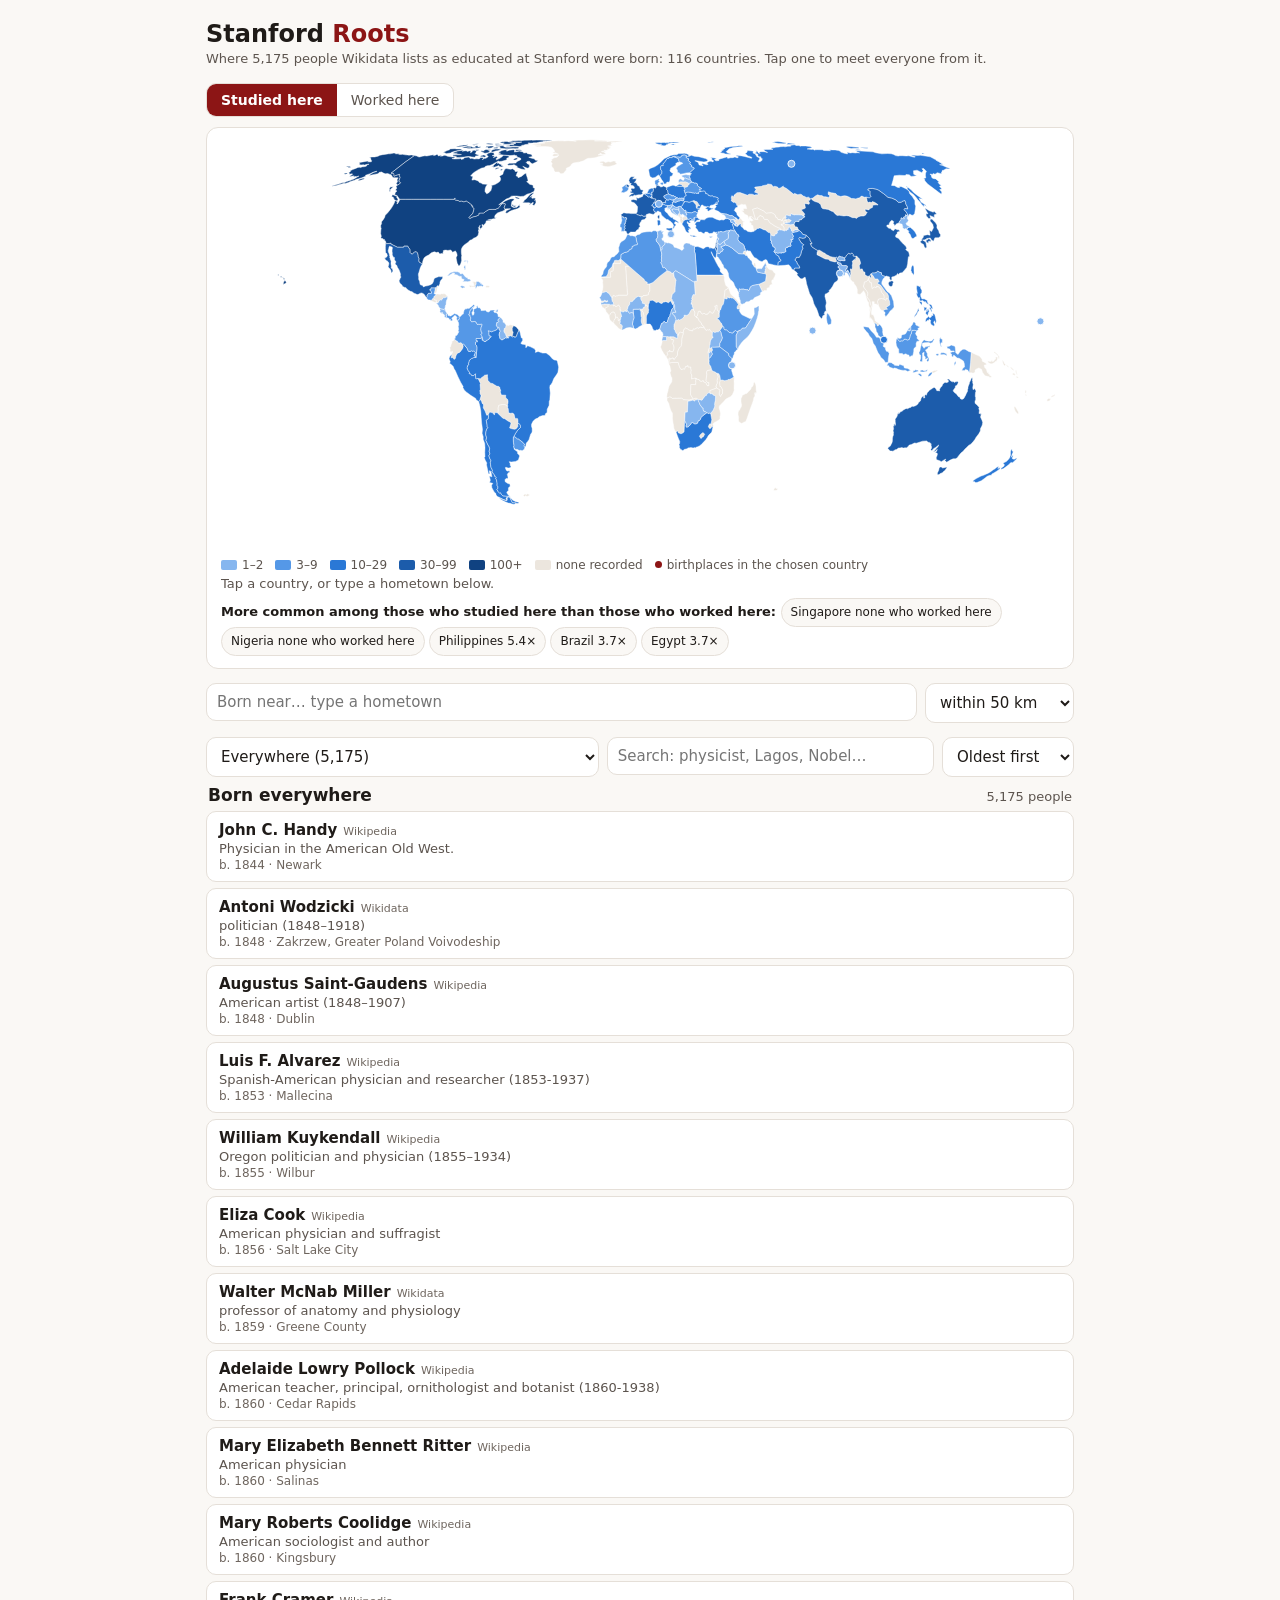
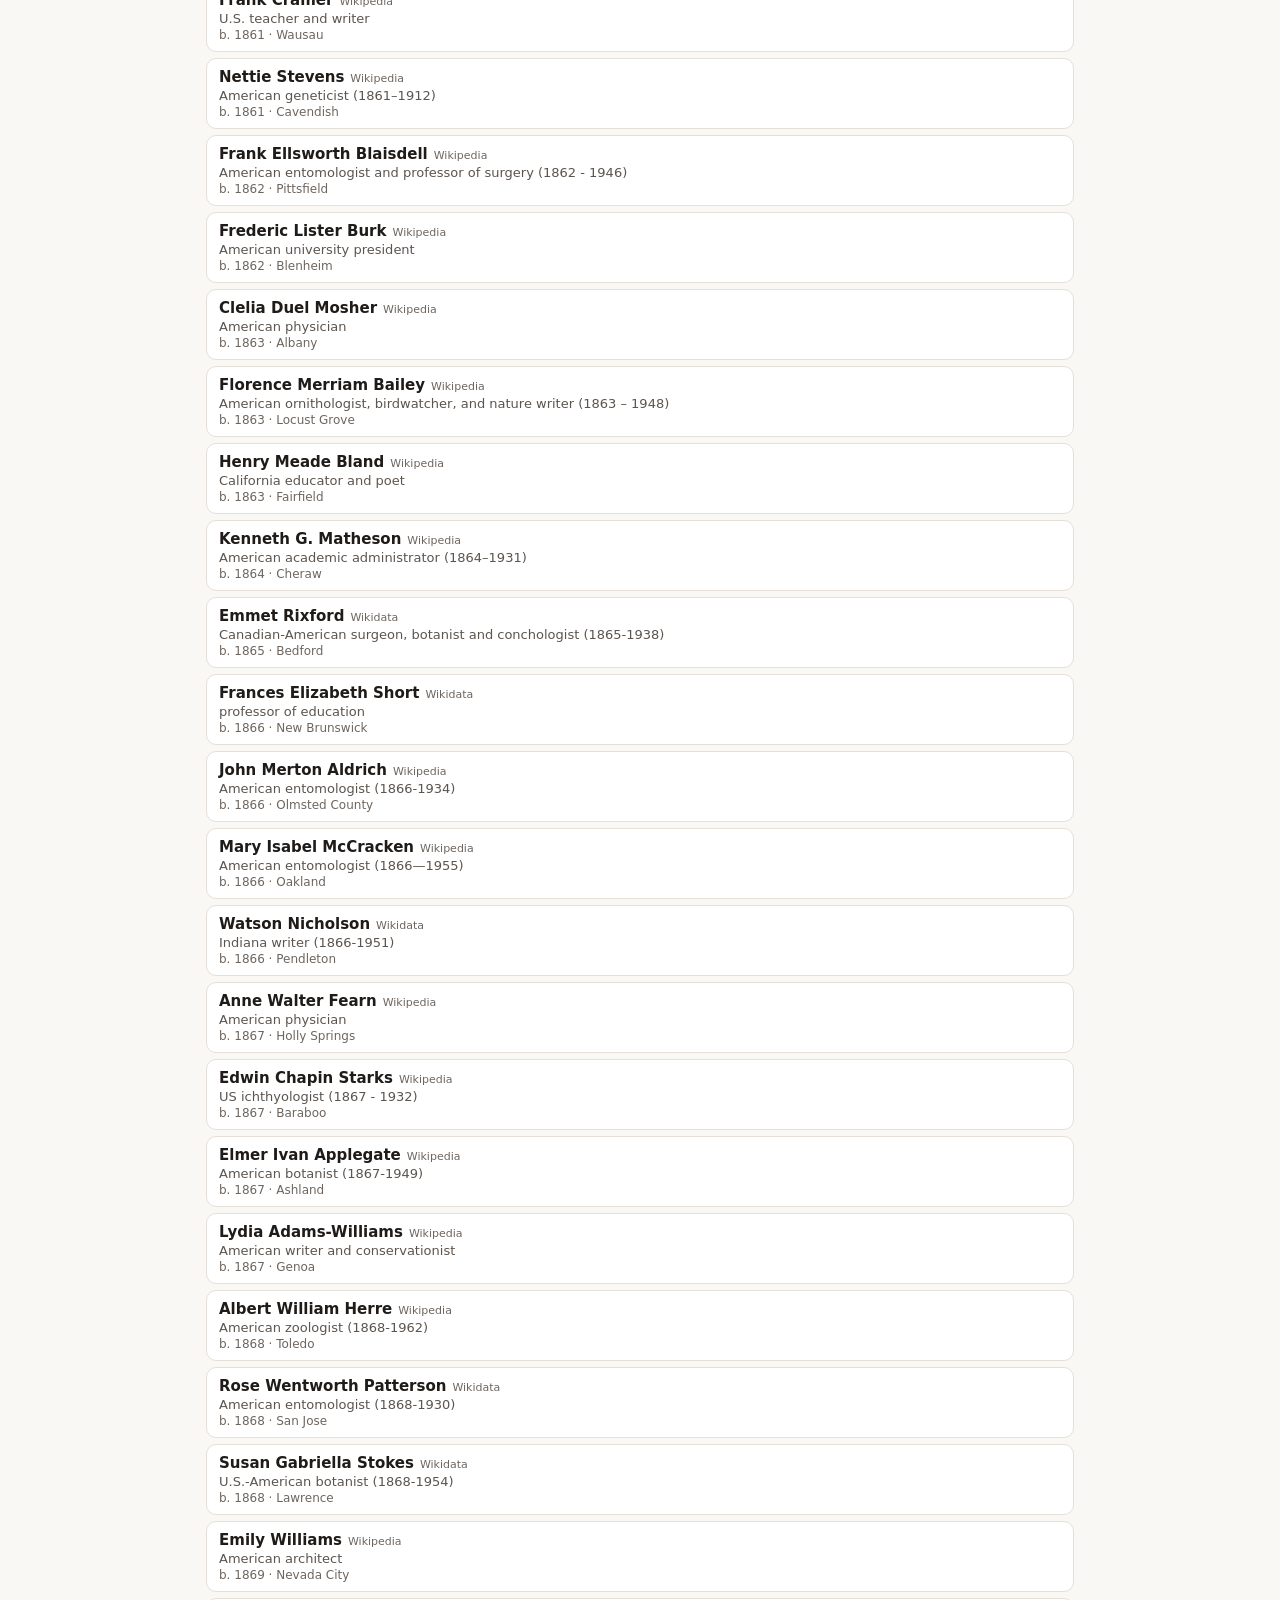
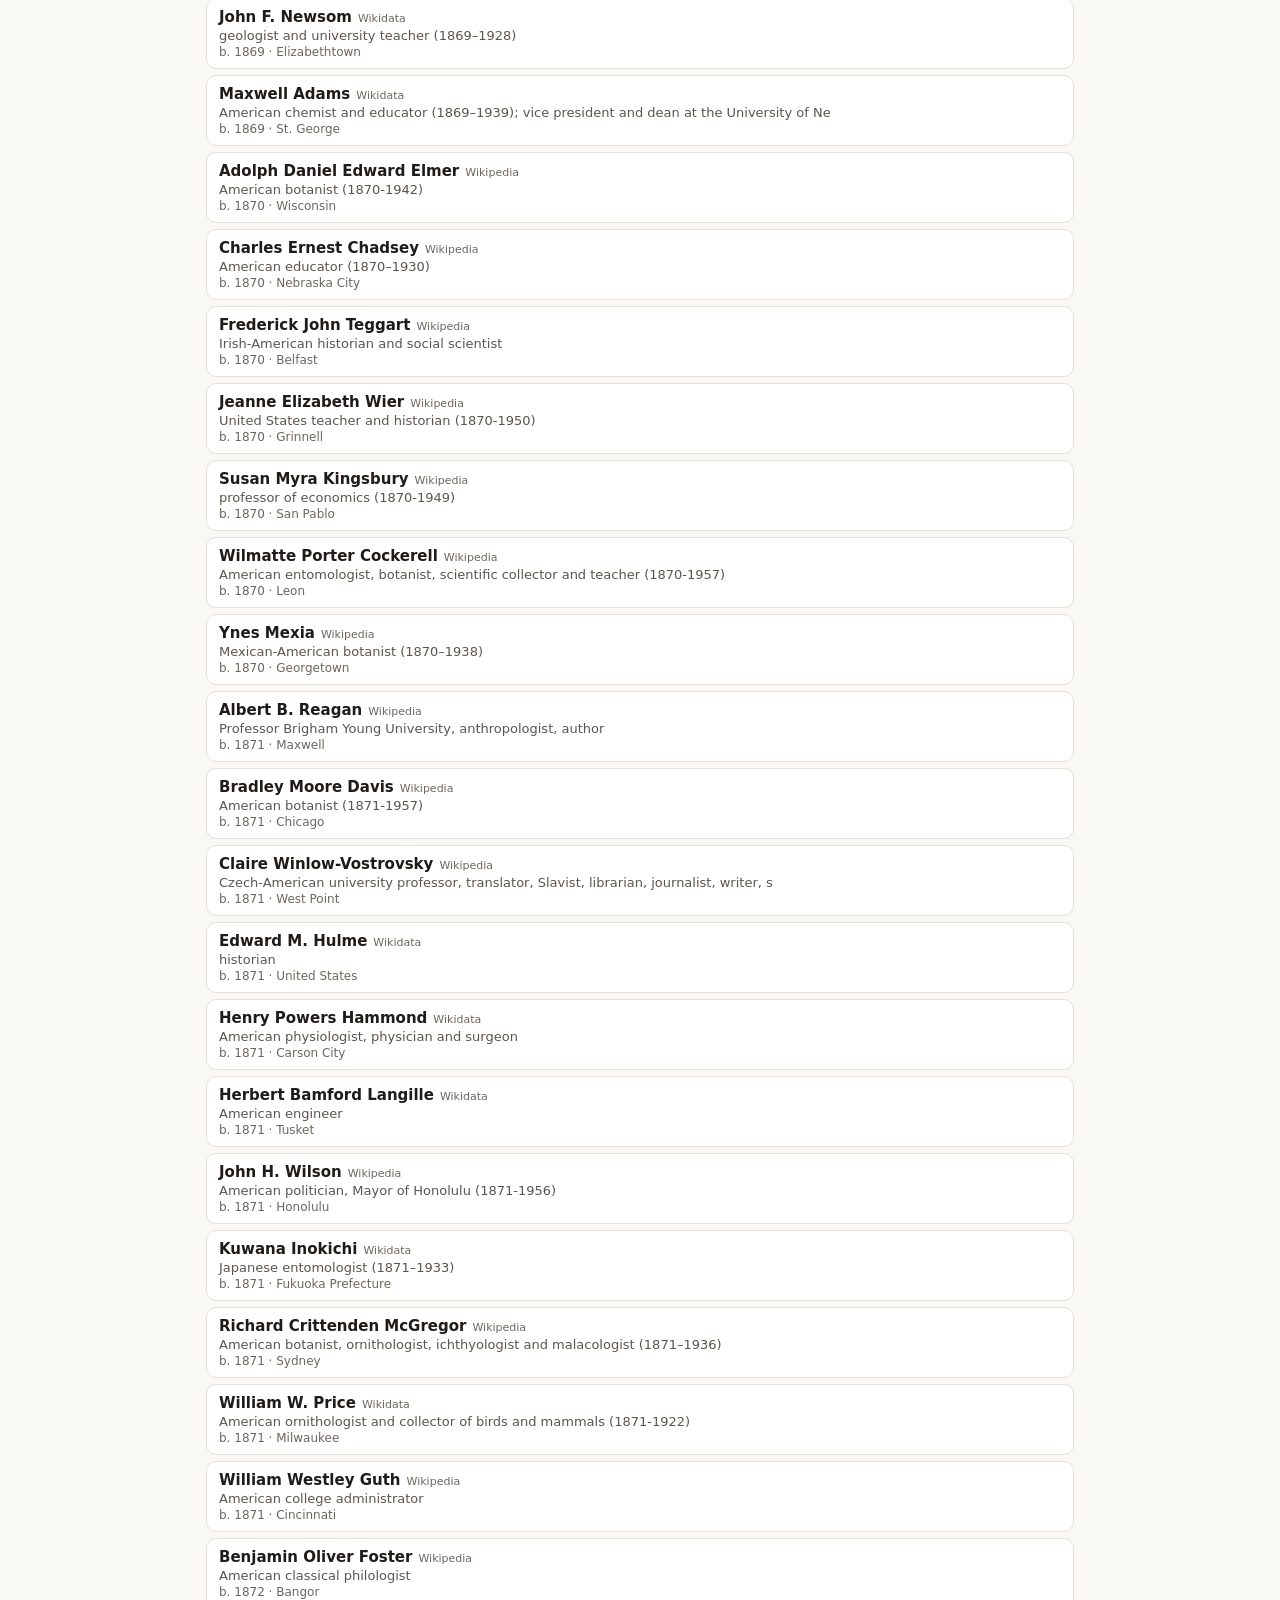
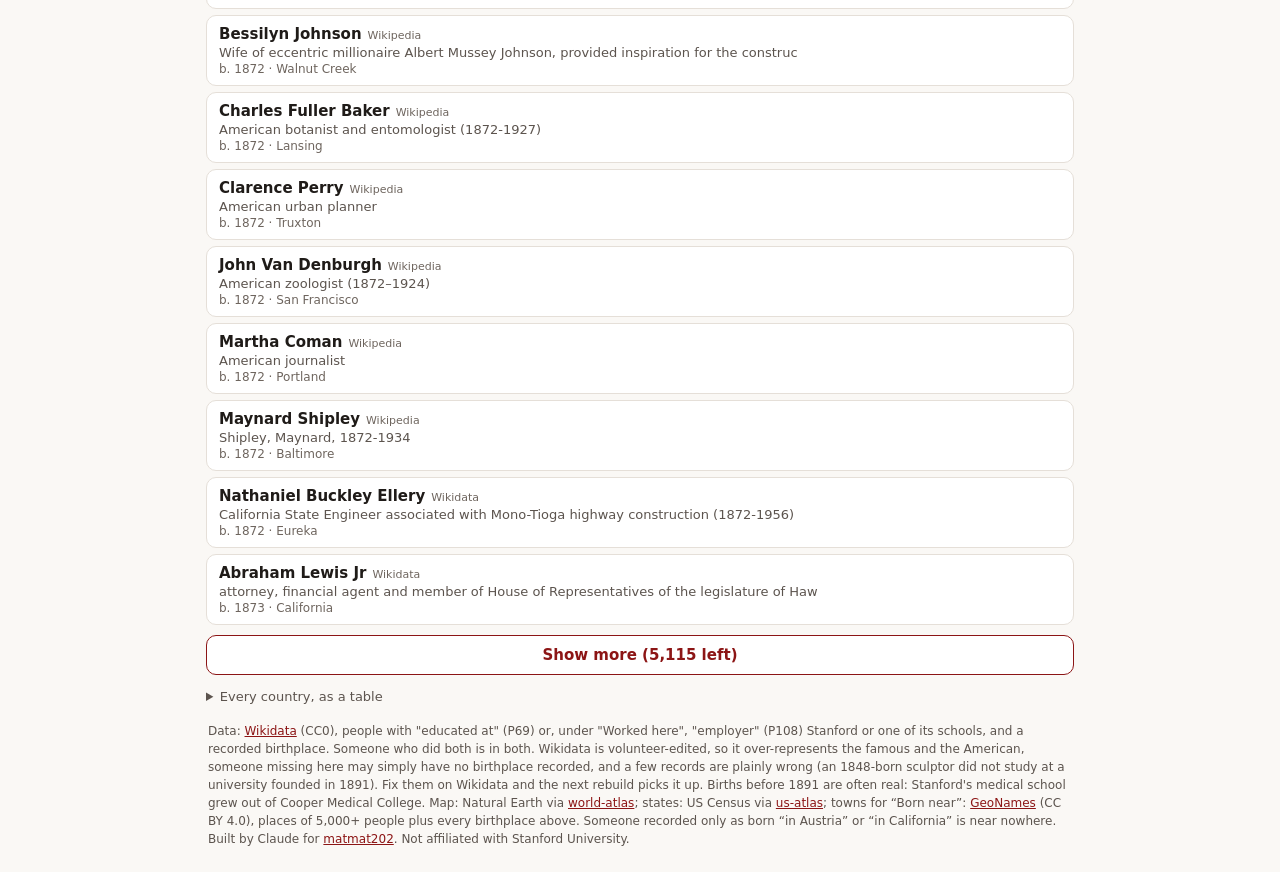
==== index.html @ 503e6446 "Update Stanford Roots 2026-10-28 🤖 Generated with [Claude Code](https://claude.com/claude-code)" ====
<!doctype html>
<html lang="en">
<head>
<meta charset="utf-8">
<meta name="viewport" content="width=device-width,initial-scale=1">
<title>Stanford Roots · where Stanford's people were born</title>
<link rel="icon" href="data:image/svg+xml,%3Csvg xmlns='http://www.w3.org/2000/svg' viewBox='0 0 32 32'%3E%3Crect width='32' height='32' rx='6' fill='%238c1515'/%3E%3Ccircle cx='16' cy='16' r='9' fill='none' stroke='%23fff' stroke-width='2.5'/%3E%3Cpath d='M7 16h18M16 7c-4 5-4 13 0 18M16 7c4 5 4 13 0 18' fill='none' stroke='%23fff' stroke-width='2'/%3E%3C/svg%3E">
<meta name="theme-color" content="#8c1515">
<meta name="description" content="A world map of where 5,000+ Stanford-educated people, and 1,700+ who worked there, were born, from Wikidata. Pick a country, or type your hometown, and meet everyone from it.">
<meta property="og:type" content="website">
<meta property="og:url" content="https://matmat202.github.io/stanford-roots/">
<meta property="og:title" content="Stanford Roots">
<meta property="og:description" content="Where 5,000+ Stanford-educated people were born. Pick a country.">
<meta property="og:image" content="https://matmat202.github.io/stanford-roots/icons/card.png">
<meta property="og:image:width" content="1200">
<meta property="og:image:height" content="630">
<meta name="twitter:card" content="summary_large_image">
<link rel="apple-touch-icon" href="icons/icon-180.png">
<meta name="twitter:card" content="summary">
<style>
:root{color-scheme:light;--ground:#faf8f5;--card:#fff;--ink:#1f1b18;--ink-2:#5c544e;--ink-3:#6e655e;
  --line:#e5dfd8;--accent:#8c1515;--none:#ece6de;--edge:#fff;
  --b0:#86b6ef;--b1:#5598e7;--b2:#2a78d6;--b3:#1c5cab;--b4:#104281;
  --dot:#8c1515;
  --f-ui:system-ui,-apple-system,"Segoe UI",sans-serif}
@media (prefers-color-scheme:dark){:root{color-scheme:dark;--ground:#161311;--card:#211c19;--ink:#efe9e3;
  --ink-2:#b2a89f;--ink-3:#a1968c;--line:#352e29;--accent:#e36a63;--none:#2f2925;--edge:#211c19;
  --b0:#184f95;--b1:#256abf;--b2:#3987e5;--b3:#6da7ec;--b4:#b7d3f6;
  --dot:#ff8a80}}
*{box-sizing:border-box}
body{margin:0;background:var(--ground);color:var(--ink);font-family:var(--f-ui);font-size:15px}
main{max-width:900px;margin:0 auto;padding:16px}
h1{font-size:24px;margin:4px 0 2px}h1 .red{color:var(--accent)}
.sub{color:var(--ink-2);font-size:13px;margin:0 0 14px;line-height:1.45}
a{color:var(--accent)}
:focus-visible{outline:3px solid var(--accent);outline-offset:2px}
.card{background:var(--card);border:1px solid var(--line);border-radius:12px;padding:10px}
#map svg{display:block;width:100%;height:auto;touch-action:manipulation}
.c{stroke:var(--edge);stroke-width:.5;cursor:pointer}
.c:hover{stroke:var(--ink);stroke-width:1}
.c.e{fill:var(--none);cursor:default}
.c.e:hover{stroke:var(--edge);stroke-width:.5}
.c.sel{stroke:var(--accent);stroke-width:1.6}
.tiny{stroke:var(--edge);stroke-width:1;cursor:pointer}
.tiny.sel{stroke:var(--accent);stroke-width:2}
.pt{fill:var(--dot);stroke:var(--card);stroke-width:.6;pointer-events:none}
.legend{display:flex;flex-wrap:wrap;align-items:center;gap:6px 12px;font-size:12px;color:var(--ink-2);margin:8px 4px 2px}
.legend .k{display:inline-flex;align-items:center;gap:5px}
.legend .sw{width:16px;height:10px;border-radius:2px;display:inline-block}
.legend .dotk{width:7px;height:7px;border-radius:50%;background:var(--dot);display:inline-block}
.tipbox{font-size:13px;color:var(--ink-2);margin:4px 4px 0;min-height:1.3em}
.controls{display:grid;grid-template-columns:1.2fr 1fr auto;gap:8px;margin:14px 0 8px}
@media (max-width:620px){.controls{grid-template-columns:1fr auto}.controls .q{grid-column:1 / -1;order:3}}
select,input{font:inherit;padding:9px 10px;border:1px solid var(--line);border-radius:10px;background:var(--card);color:var(--ink);min-width:0;width:100%}
label.v{position:absolute;left:-9999px}
.head{display:flex;align-items:baseline;justify-content:space-between;gap:10px;margin:6px 2px 6px}
.head h2{font-size:17px;margin:0}
.head .n{font-size:13px;color:var(--ink-2);font-variant-numeric:tabular-nums}
ol.people{list-style:none;margin:0;padding:0;display:grid;gap:6px}
ol.people li{background:var(--card);border:1px solid var(--line);border-radius:10px;padding:9px 12px}
ol.people .nm{font-weight:600;text-decoration:none;color:var(--ink)}
ol.people .nm:hover{color:var(--accent);text-decoration:underline}
ol.people .src{font-size:11px;color:var(--ink-3);margin-left:6px}
ol.people .d{font-size:13px;color:var(--ink-2);margin-top:2px}
ol.people .l{font-size:12px;color:var(--ink-3);margin-top:2px}
.more{font:inherit;font-weight:600;margin:10px 0 0;padding:10px 16px;border:1px solid var(--accent);border-radius:10px;background:var(--card);color:var(--accent);cursor:pointer;width:100%}
.empty{color:var(--ink-2);font-size:14px;padding:14px 4px}
details{margin:14px 0 0}
summary{cursor:pointer;font-size:13px;color:var(--ink-2)}
.tbl{overflow-x:auto}
.tbl table{border-collapse:collapse;font-size:12px;font-variant-numeric:tabular-nums;margin-top:6px;width:100%}
.tbl th,.tbl td{padding:3px 8px;border-bottom:1px solid var(--line);text-align:left}
.tbl td.r,.tbl th.r{text-align:right}
.views{display:inline-flex;border:1px solid var(--line);border-radius:10px;overflow:hidden;margin:0 0 10px;background:var(--card)}
.views button{font:inherit;font-size:14px;padding:8px 14px;border:0;background:none;color:var(--ink-2);cursor:pointer}
.views button:focus-visible{outline-offset:-4px}
.views button[aria-pressed="true"]:focus-visible{outline-color:var(--card)}
.views button[aria-pressed="true"]{background:var(--accent);color:var(--card);font-weight:600}
.contrast{font-size:13px;color:var(--ink-2);margin:6px 4px 2px;line-height:1.9}
.contrast b{font-weight:600;color:var(--ink)}
.chip{font:inherit;font-size:12px;padding:2px 9px;border:1px solid var(--line);border-radius:999px;background:var(--ground);color:var(--ink);cursor:pointer}
.chip:hover{border-color:var(--accent);color:var(--accent)}
#us svg{display:block;width:100%;height:auto;touch-action:manipulation}
#us h2{font-size:16px;margin:2px 4px 6px}
#us .row{display:flex;gap:8px;align-items:center;margin:8px 4px 0;flex-wrap:wrap}
#us .row select{width:auto;flex:1 1 220px}
#us .note{font-size:12px;color:var(--ink-3);margin:6px 4px 0}
.near{display:grid;grid-template-columns:1fr auto;gap:8px;margin:14px 0 0}
.nearbox{position:relative}
.opts{position:absolute;z-index:5;left:0;right:0;top:calc(100% + 4px);margin:0;padding:4px;list-style:none;background:var(--card);
  border:1px solid var(--line);border-radius:10px;box-shadow:0 6px 20px rgba(0,0,0,.18);max-height:320px;overflow:auto}
.opts li{padding:8px 10px;border-radius:7px;cursor:pointer;font-size:14px}
.opts li[aria-selected="true"],.opts li:hover{background:var(--ground);color:var(--accent)}
.opts li.none{color:var(--ink-2);cursor:default}
.home{fill:none;stroke:var(--ink);stroke-width:1.6;pointer-events:none}
.ring{fill:none;stroke:var(--ink);stroke-width:.8;stroke-dasharray:3 2;pointer-events:none;opacity:.7}
ol.people .km{color:var(--ink-2);font-weight:600}
.legend .homek{width:9px;height:9px;border-radius:50%;border:1.6px solid var(--ink);display:inline-block}
footer{font-size:12px;color:var(--ink-2);line-height:1.5;margin:18px 2px 8px}
</style>
</head>
<body>
<main>
  <h1>Stanford <span class="red">Roots</span></h1>
  <p class="sub" id="sub">Where the people Wikidata lists as educated at Stanford were born. Tap a country to meet everyone from it.</p>

  <div class="views" id="views" role="group" aria-label="Whose birthplaces">
    <button type="button" data-v="studied" aria-pressed="true">Studied here</button>
    <button type="button" data-v="worked" aria-pressed="false">Worked here</button>
  </div>

  <section class="card" aria-label="World map">
    <div id="map"></div>
    <div class="legend" id="legend"></div>
    <p class="tipbox" id="hover" aria-live="polite"></p>
    <p class="contrast" id="contrast"></p>
  </section>

  <section class="card" id="us" aria-label="United States by state" hidden style="margin-top:12px">
    <h2 id="usTitle">Born in the United States, by state</h2>
    <div id="usmap"></div>
    <div class="legend" id="usLegend"></div>
    <p class="tipbox" id="usHover" aria-live="polite"></p>
    <div class="row"><label class="v" for="state">State</label><select id="state"></select></div>
    <p class="contrast" id="usContrast"></p>
    <p class="note" id="usNote"></p>
    <details>
      <summary>Every state, as a table</summary>
      <div class="tbl" id="usTable"></div>
    </details>
  </section>

  <div class="near" id="nearRow">
    <div class="nearbox"><label class="v" for="near">Born near</label>
      <input id="near" type="search" autocomplete="off" spellcheck="false" placeholder="Born near… type a hometown"
        role="combobox" aria-autocomplete="list" aria-expanded="false" aria-controls="nearList">
      <ul id="nearList" class="opts" role="listbox" aria-label="Places" hidden></ul></div>
    <div><label class="v" for="km">Within</label><select id="km">
      <option value="25">within 25 km</option><option value="50" selected>within 50 km</option>
      <option value="100">within 100 km</option><option value="200">within 200 km</option>
    </select></div>
  </div>

  <div class="controls">
    <div><label class="v" for="country">Country</label><select id="country"></select></div>
    <div class="q"><label class="v" for="q">Search</label><input id="q" type="search" autocomplete="off" placeholder="Search: physicist, Lagos, Nobel…"></div>
    <div><label class="v" for="sort">Sort</label><select id="sort">
      <option value="old">Oldest first</option><option value="new">Newest first</option><option value="az">A–Z</option>
    </select></div>
  </div>

  <div class="head"><h2 id="listTitle">Everyone</h2><span class="n" id="listCount"></span></div>
  <ol class="people" id="people"></ol>
  <button class="more" id="more" type="button" hidden>Show more</button>

  <details>
    <summary>Every country, as a table</summary>
    <div class="tbl" id="table"></div>
  </details>

  <footer id="foot">Data: <a href="https://www.wikidata.org/">Wikidata</a> (CC0), people with "educated at" (P69) or, under
    "Worked here", "employer" (P108) Stanford or one of its schools, and a recorded birthplace. Someone who did both is in both. Wikidata is volunteer-edited, so it over-represents the famous and
    the American, someone missing here may simply have no birthplace recorded, and a few records are plainly wrong (an 1848-born sculptor did not study at a university founded in 1891). Fix them on Wikidata and the next rebuild picks it up. Births before 1891 are often real: Stanford's medical school grew out of Cooper Medical College. Map: Natural Earth via
    <a href="https://github.com/topojson/world-atlas">world-atlas</a>; states: US Census via
    <a href="https://github.com/topojson/us-atlas">us-atlas</a>; towns for “Born near”: <a href="https://www.geonames.org/">GeoNames</a> (CC BY 4.0), places of 5,000+ people plus every birthplace above. Someone recorded only as born “in Austria” or “in California” is near nowhere. Built by Claude for
    <a href="https://matmat202.github.io/">matmat202</a>. Not affiliated with Stanford University.</footer>
</main>
<!-- Fetched in parallel with app.js instead of behind it: each was one more round trip
     before the first draw (projects/site-speed, 2026-10-28). -->
<link rel="modulepreload" href="roots-logic.js">
<link rel="preload" href="data/roots.json" as="fetch" crossorigin>
<script type="module" src="app.js"></script>
</body>
</html>
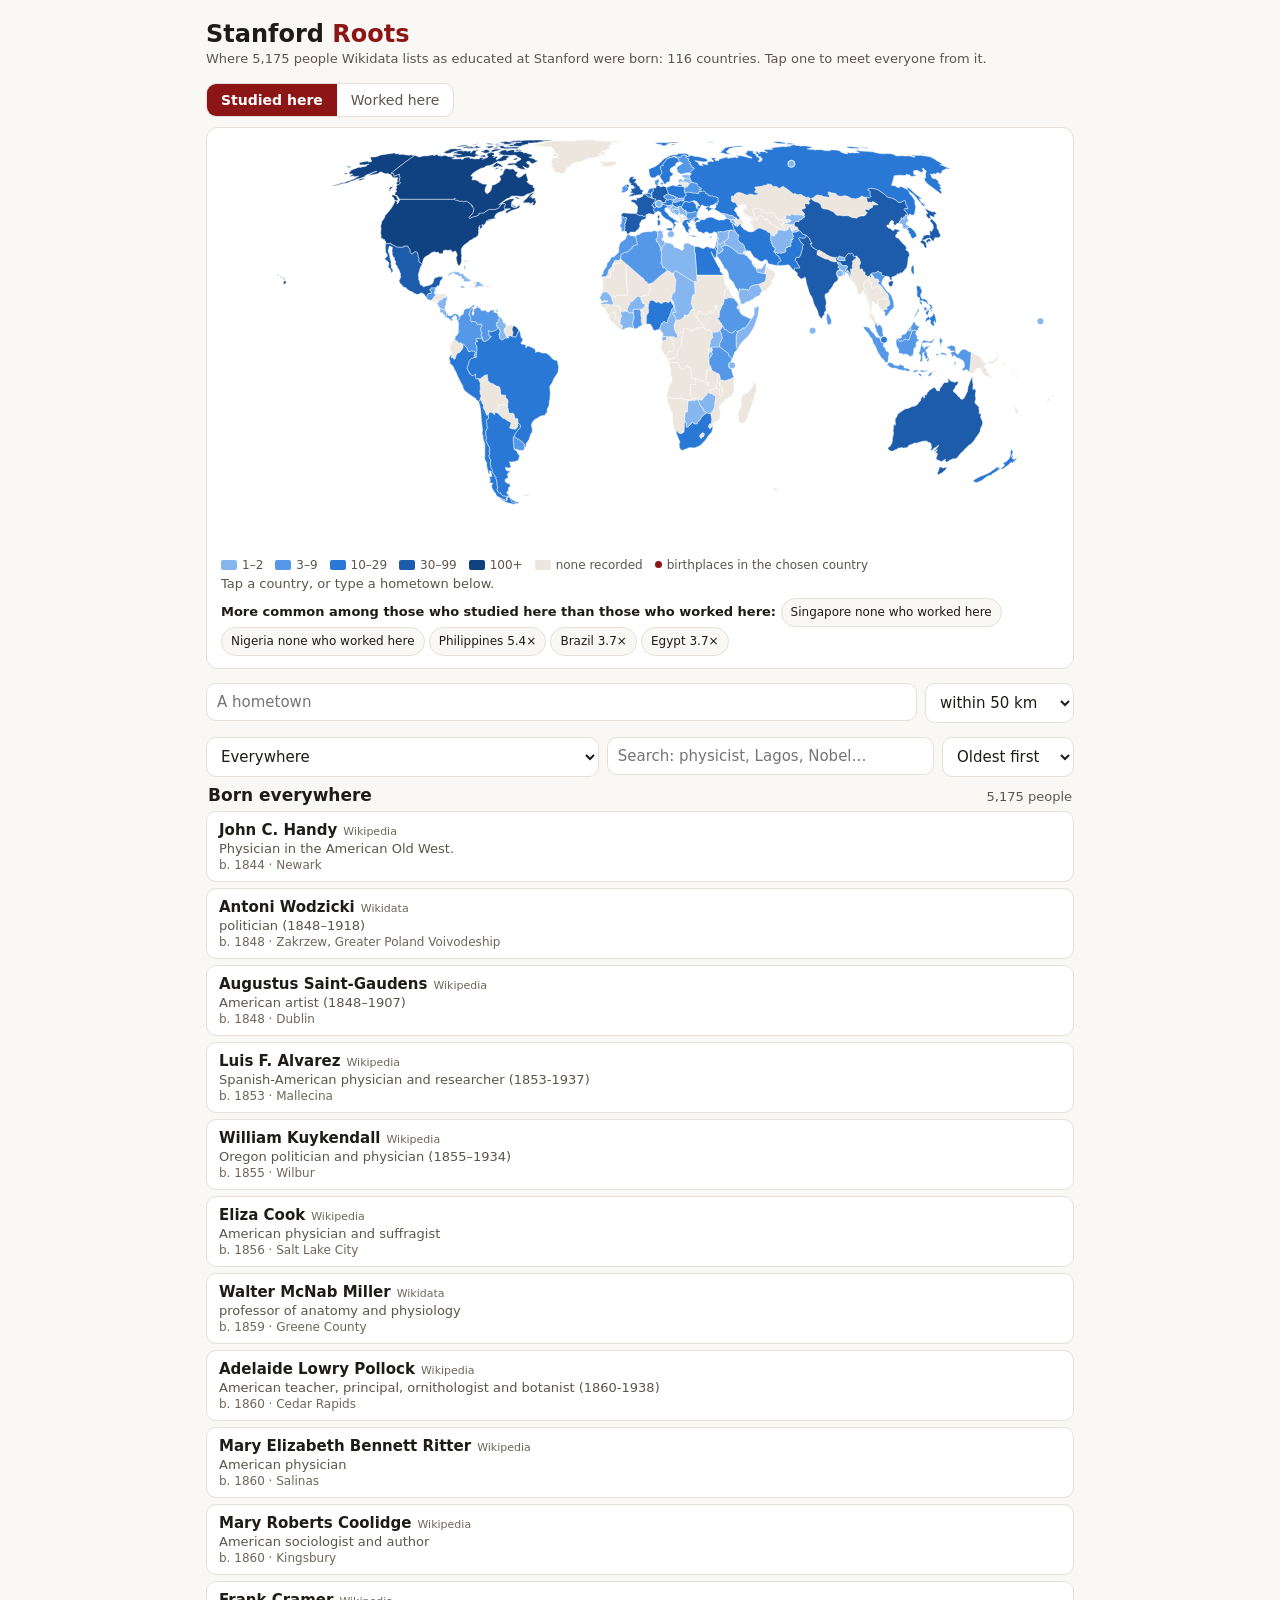
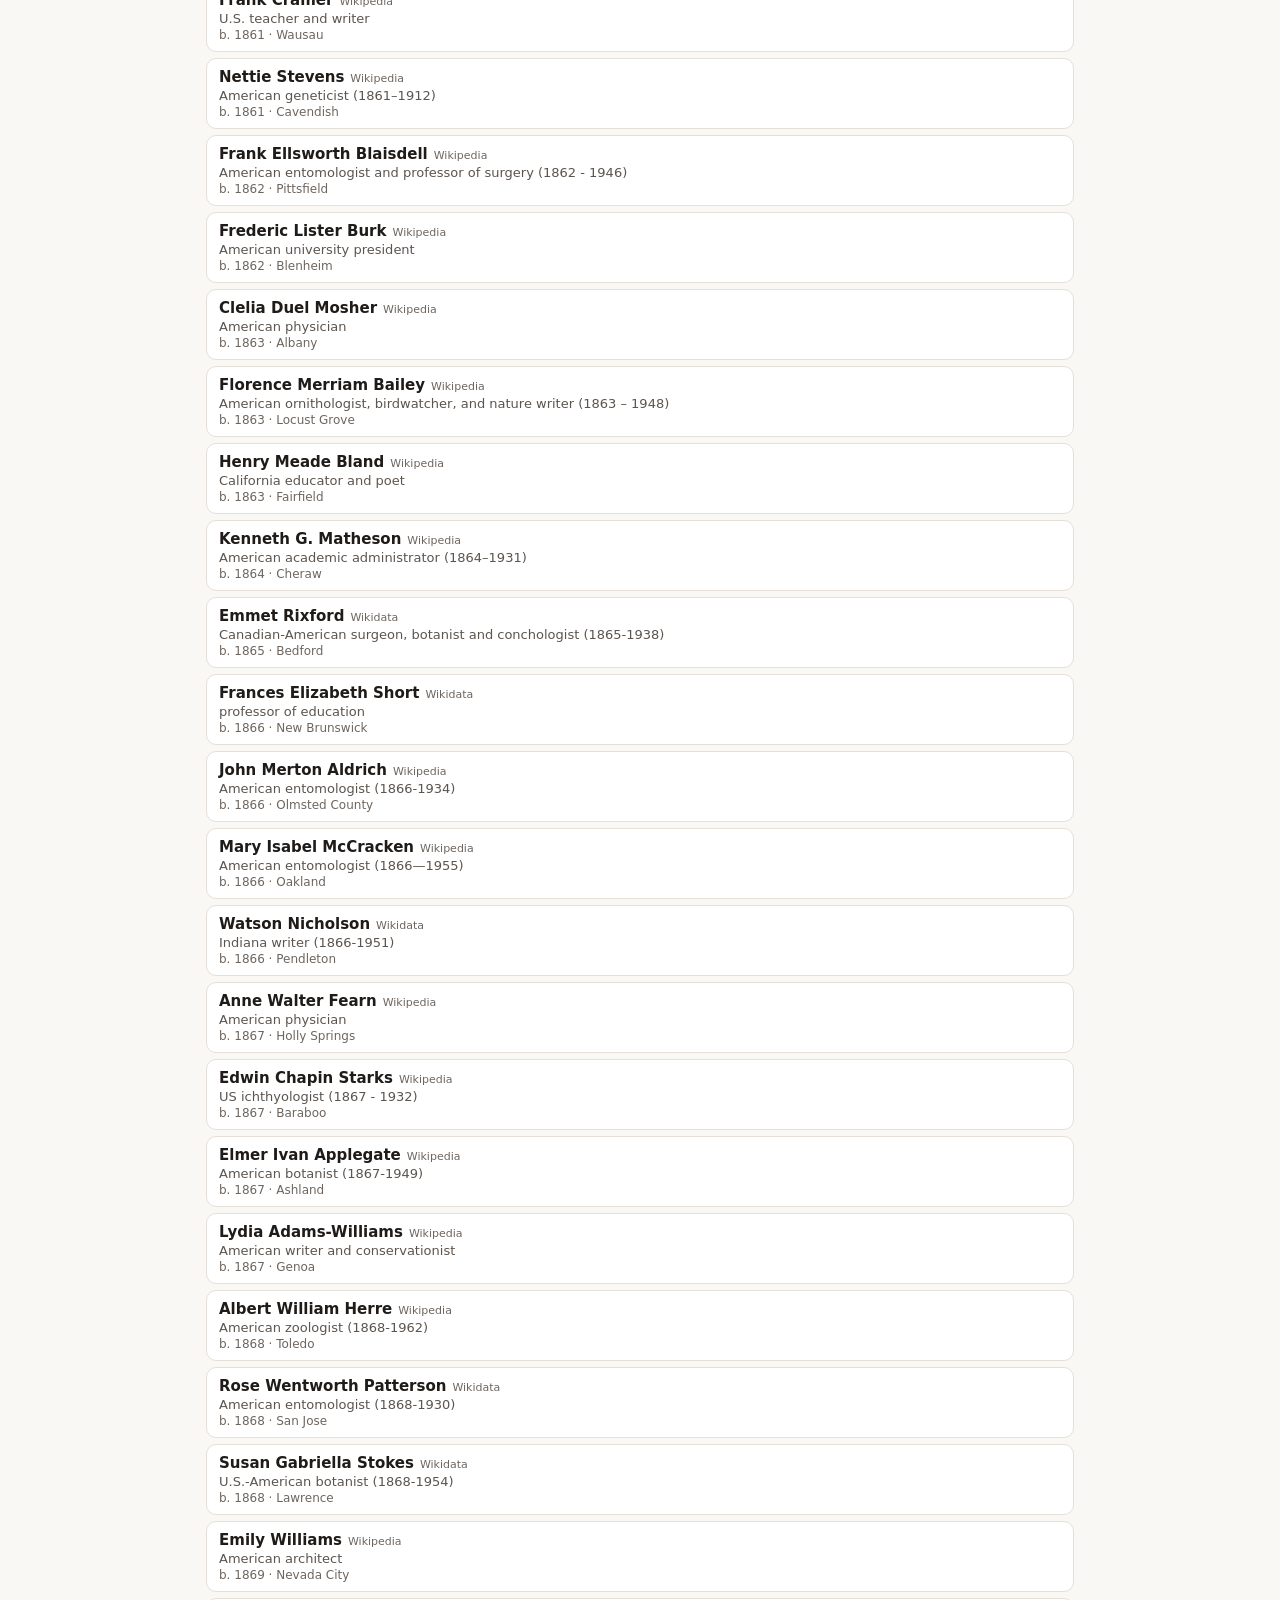
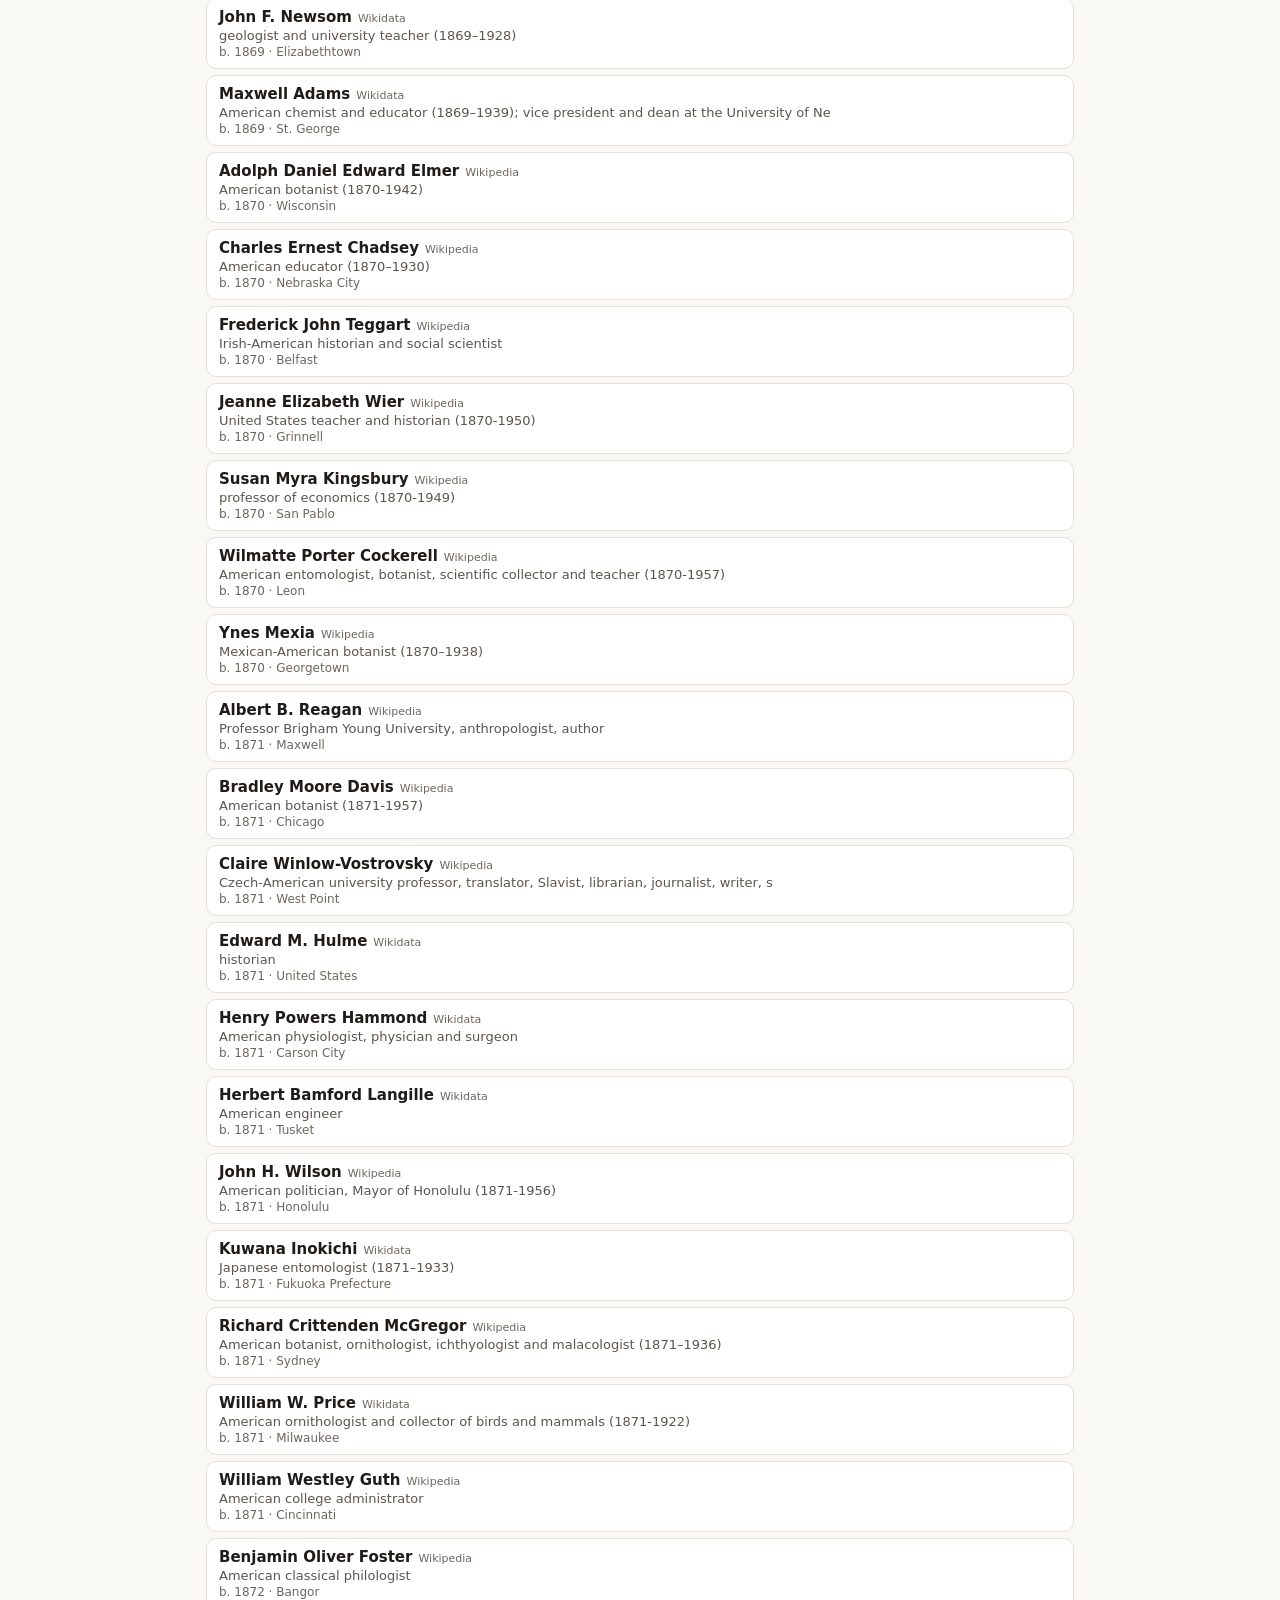
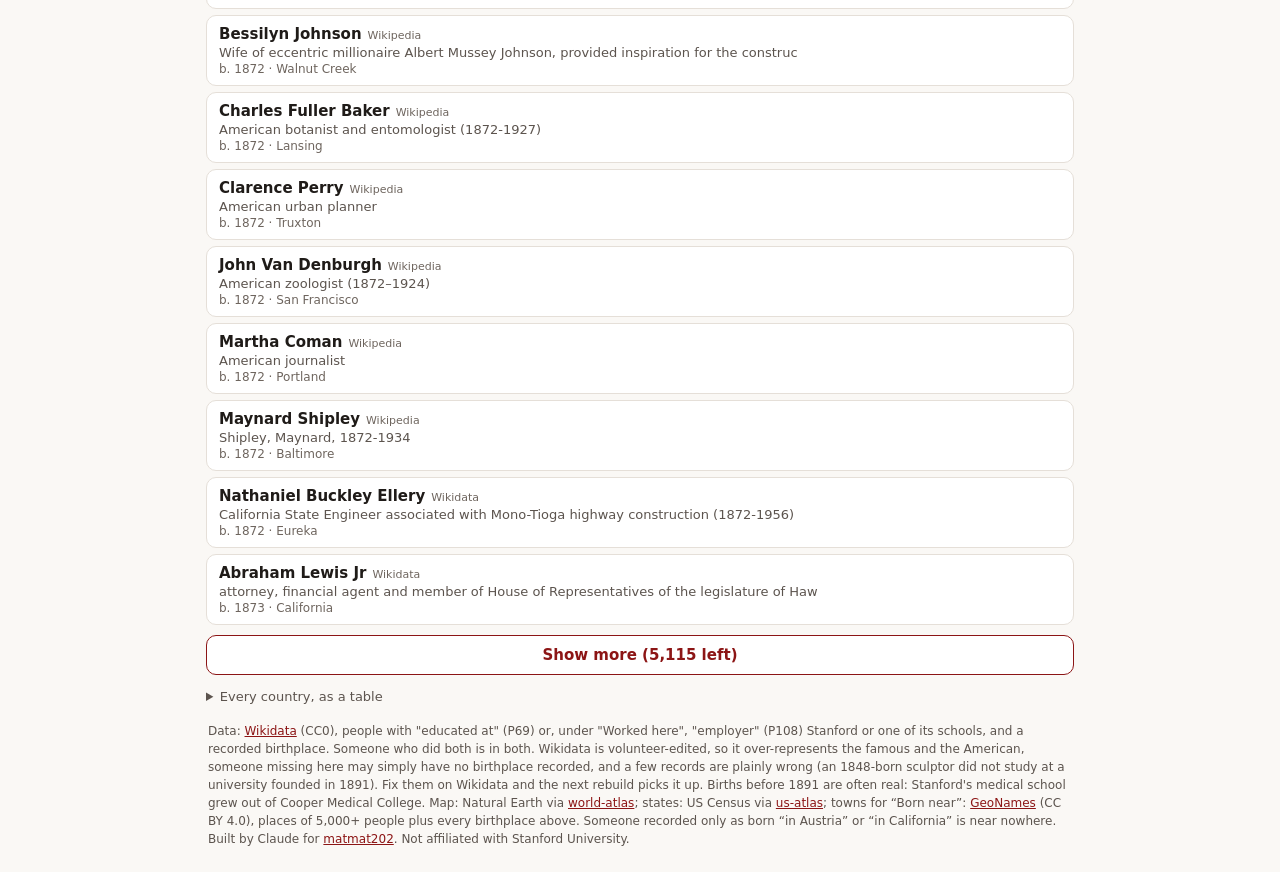
==== commit 94055522: "Update Stanford Roots 2026-10-29 🤖 Generated with [Claude Code](https://claude.com/claude-code)" ====
--- a/index.html
+++ b/index.html
@@ -132,7 +132,7 @@
 
   <div class="near" id="nearRow">
     <div class="nearbox"><label class="v" for="near">Born near</label>
-      <input id="near" type="search" autocomplete="off" spellcheck="false" placeholder="Born near… type a hometown"
+      <input id="near" type="search" autocomplete="off" spellcheck="false" placeholder="A hometown"
         role="combobox" aria-autocomplete="list" aria-expanded="false" aria-controls="nearList">
       <ul id="nearList" class="opts" role="listbox" aria-label="Places" hidden></ul></div>
     <div><label class="v" for="km">Within</label><select id="km">
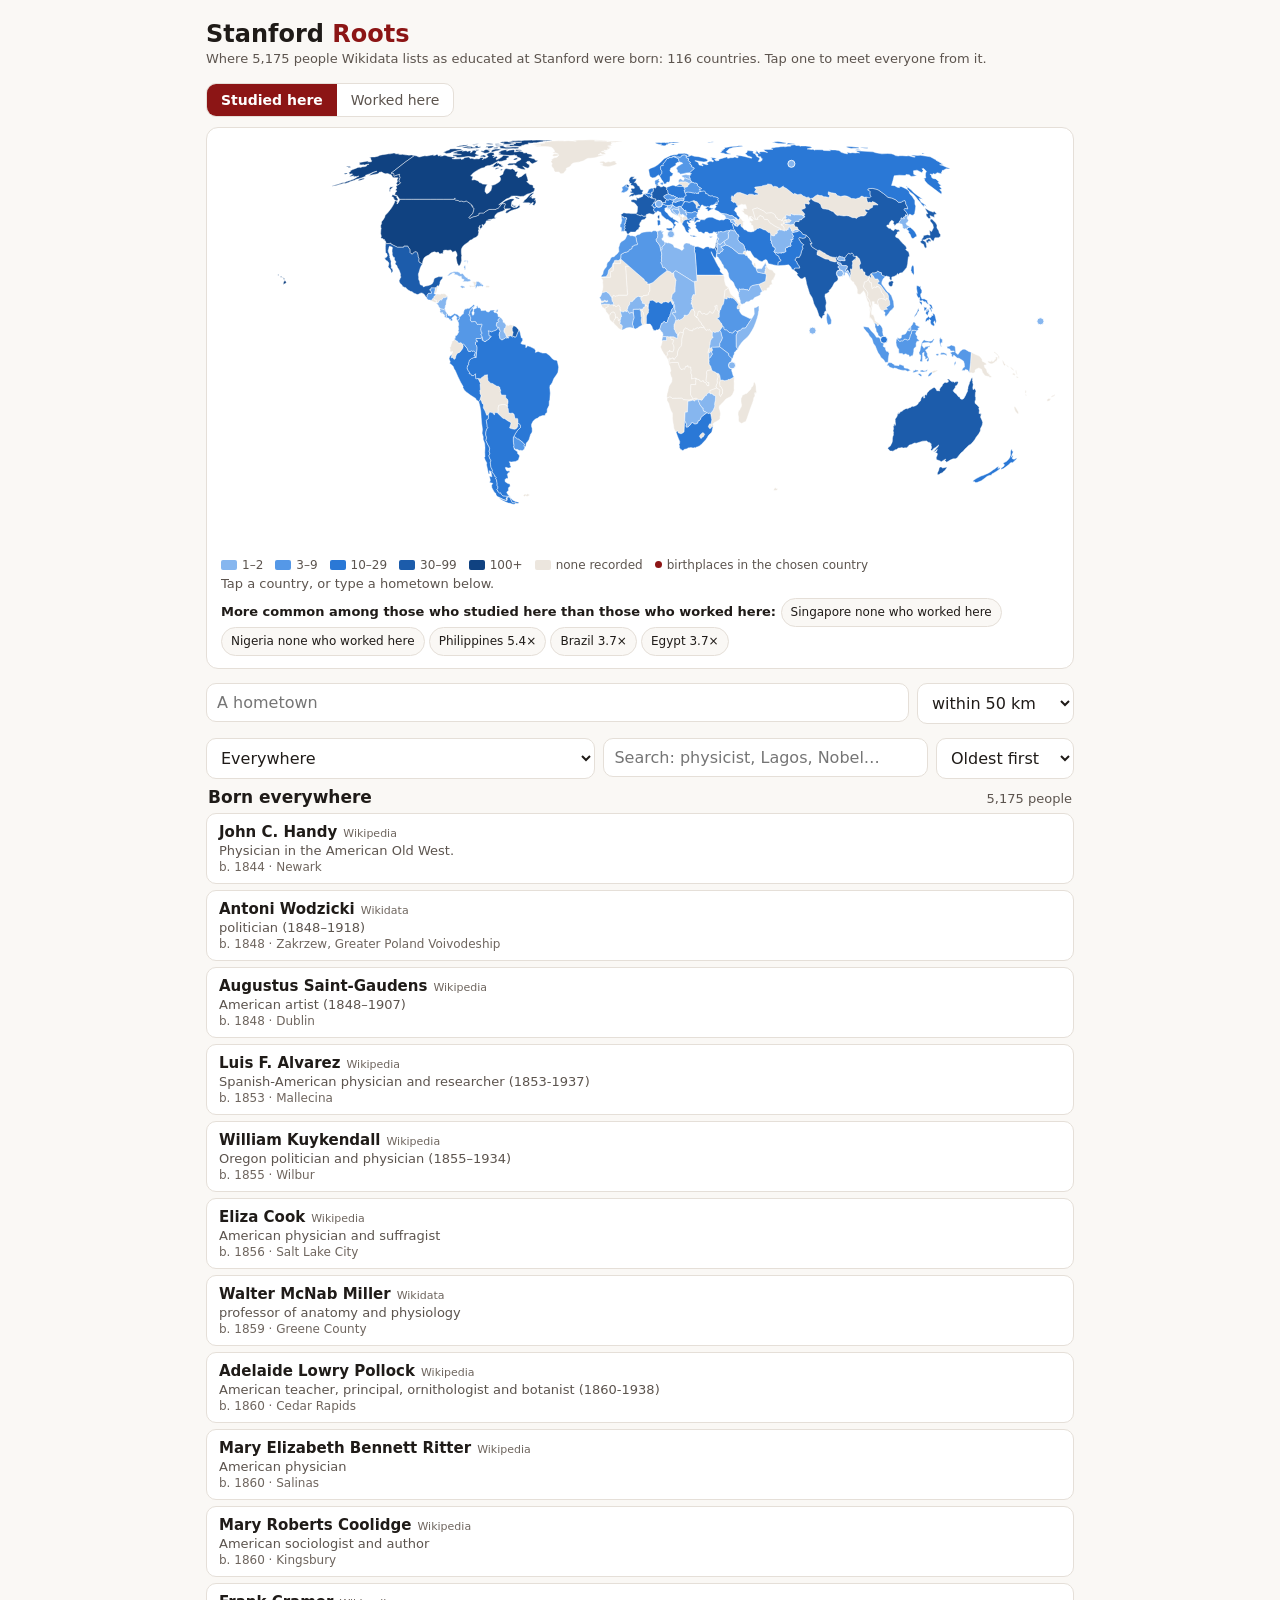
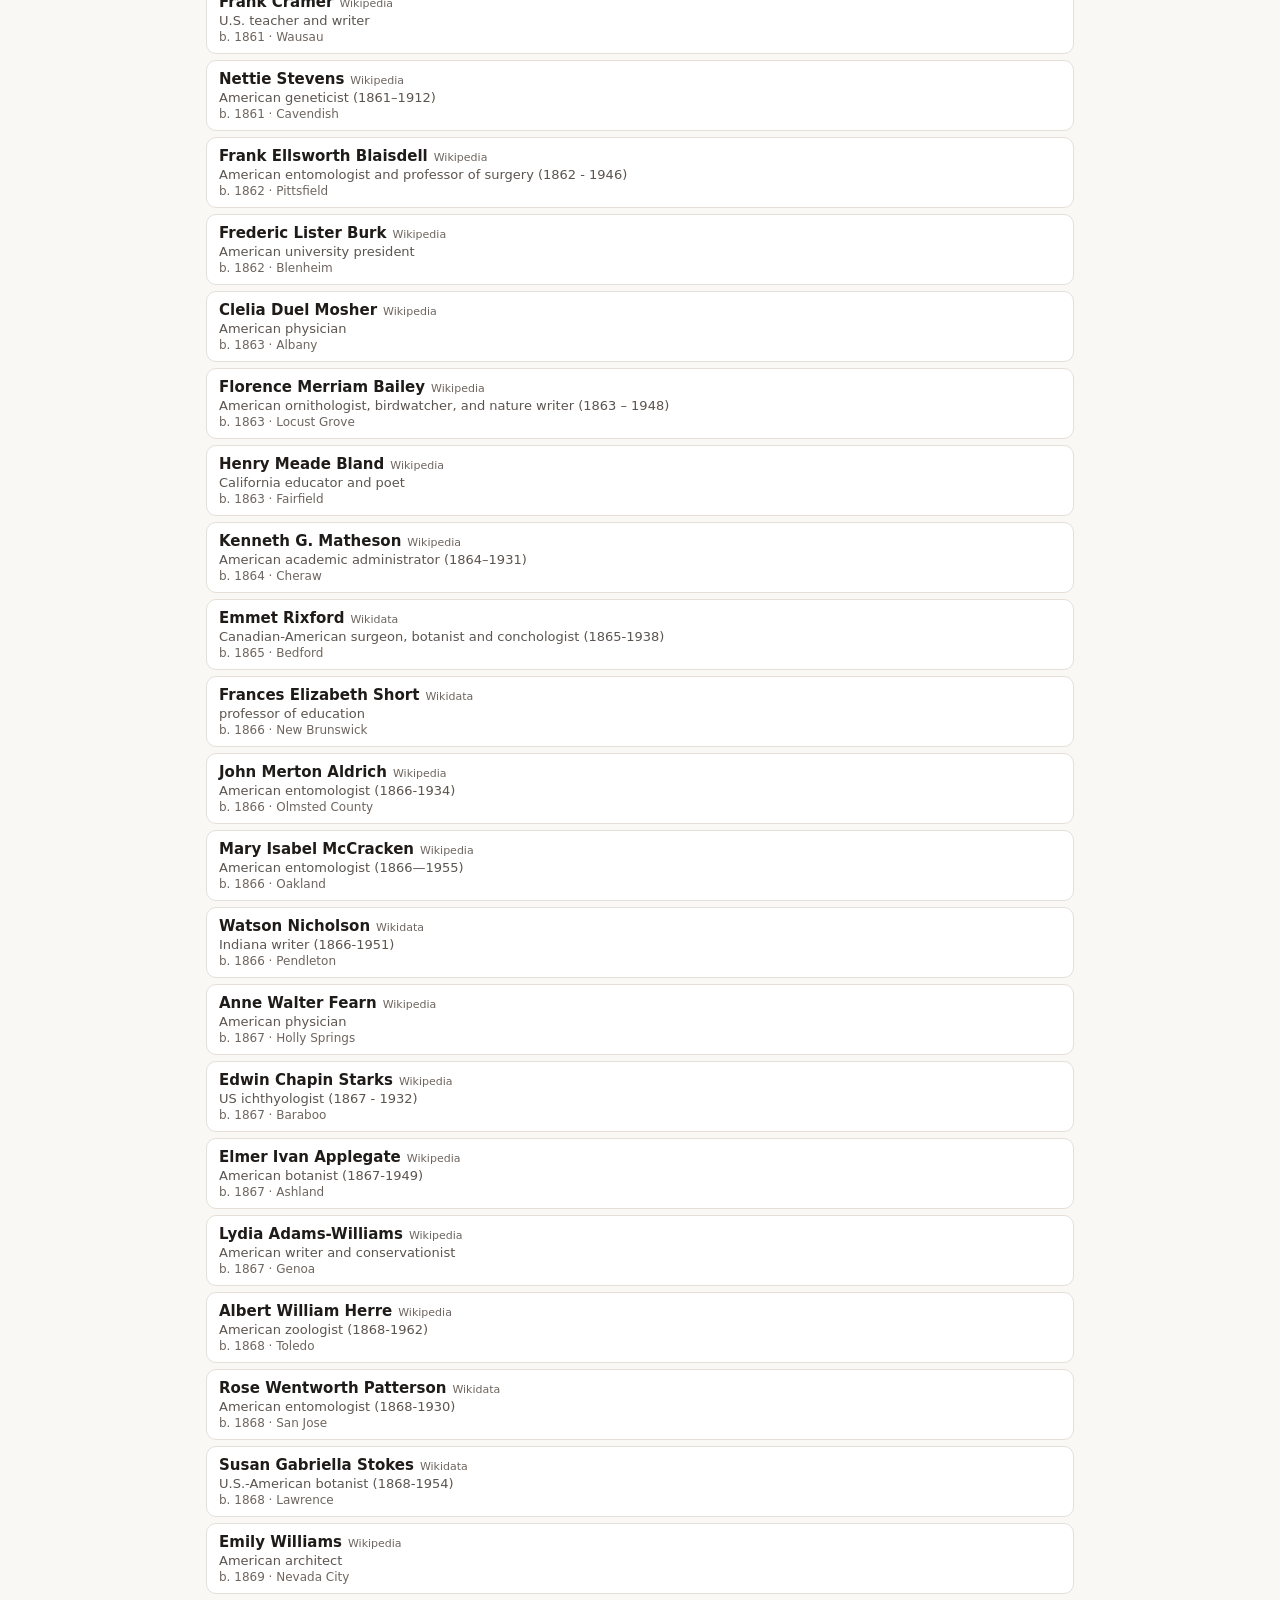
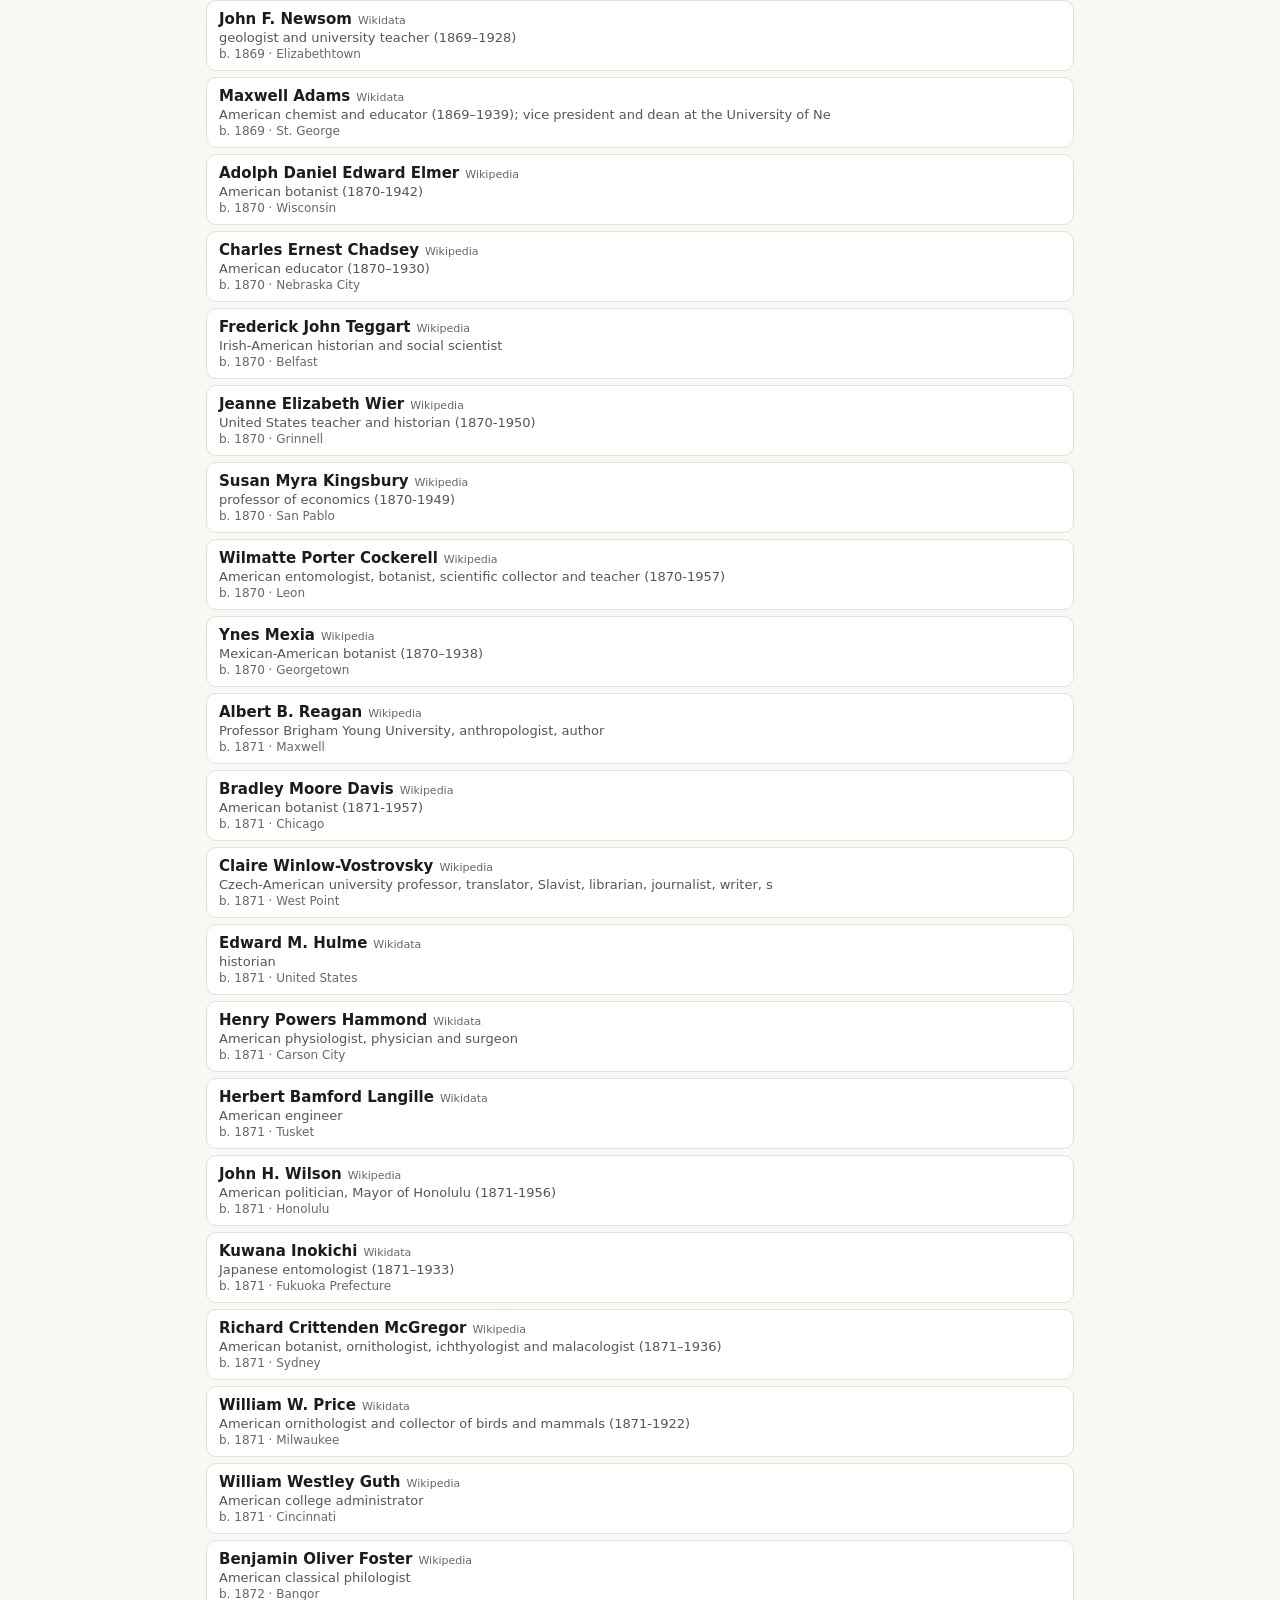
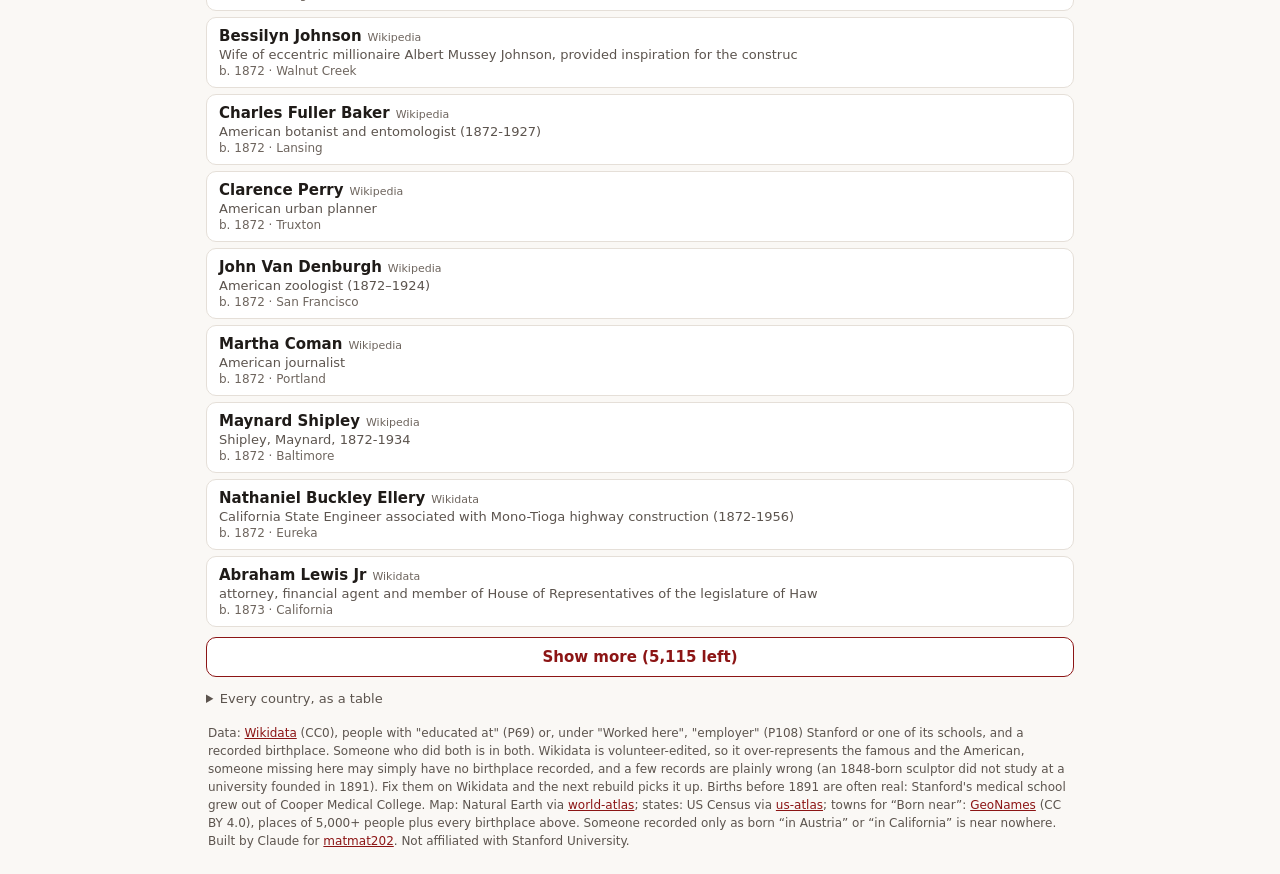
==== commit f991361d: "Update Stanford Roots 2026-10-30 🤖 Generated with [Claude Code](https://claude.com/claude-code)" ====
--- a/index.html
+++ b/index.html
@@ -97,6 +97,8 @@
 ol.people .km{color:var(--ink-2);font-weight:600}
 .legend .homek{width:9px;height:9px;border-radius:50%;border:1.6px solid var(--ink);display:inline-block}
 footer{font-size:12px;color:var(--ink-2);line-height:1.5;margin:18px 2px 8px}
+/* iOS Safari zooms the page into any field under 16px when it is tapped (input-zoom) */
+input,select,textarea{font-size:16px!important}
 </style>
 </head>
 <body>
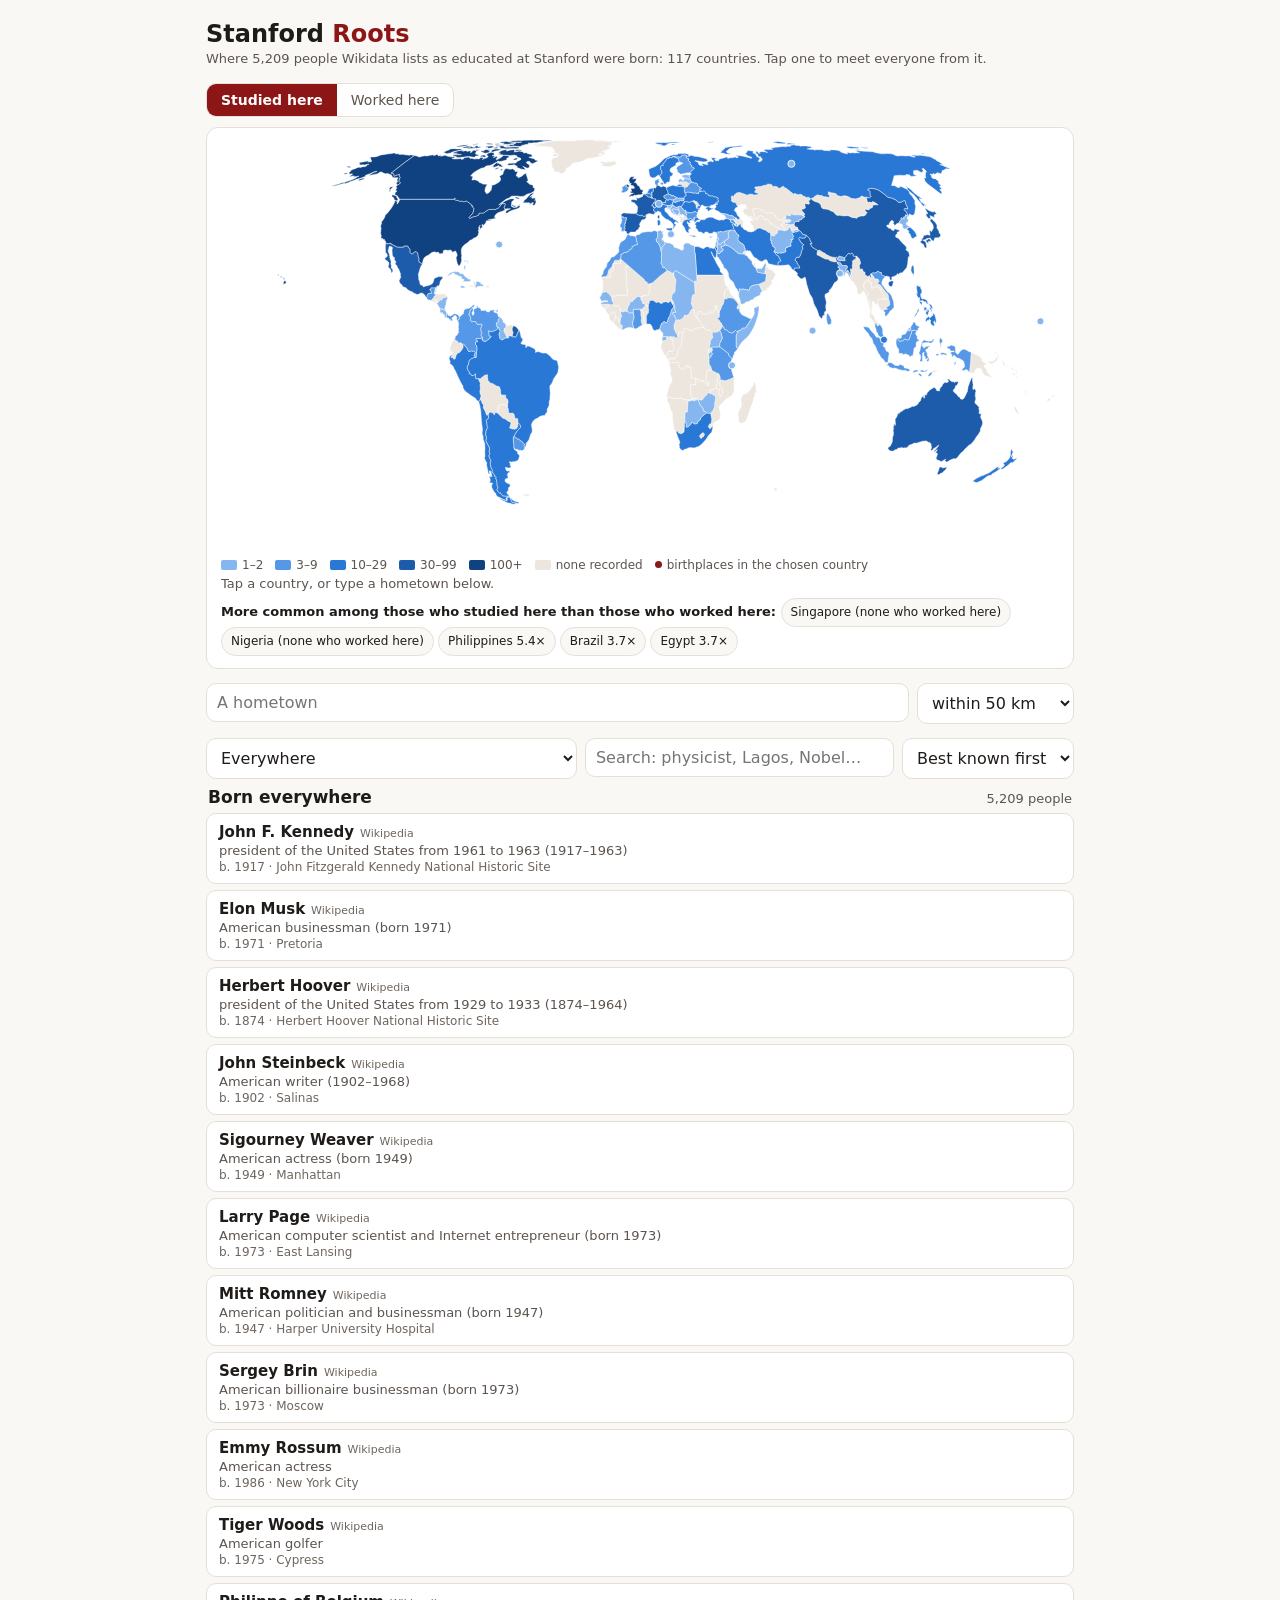
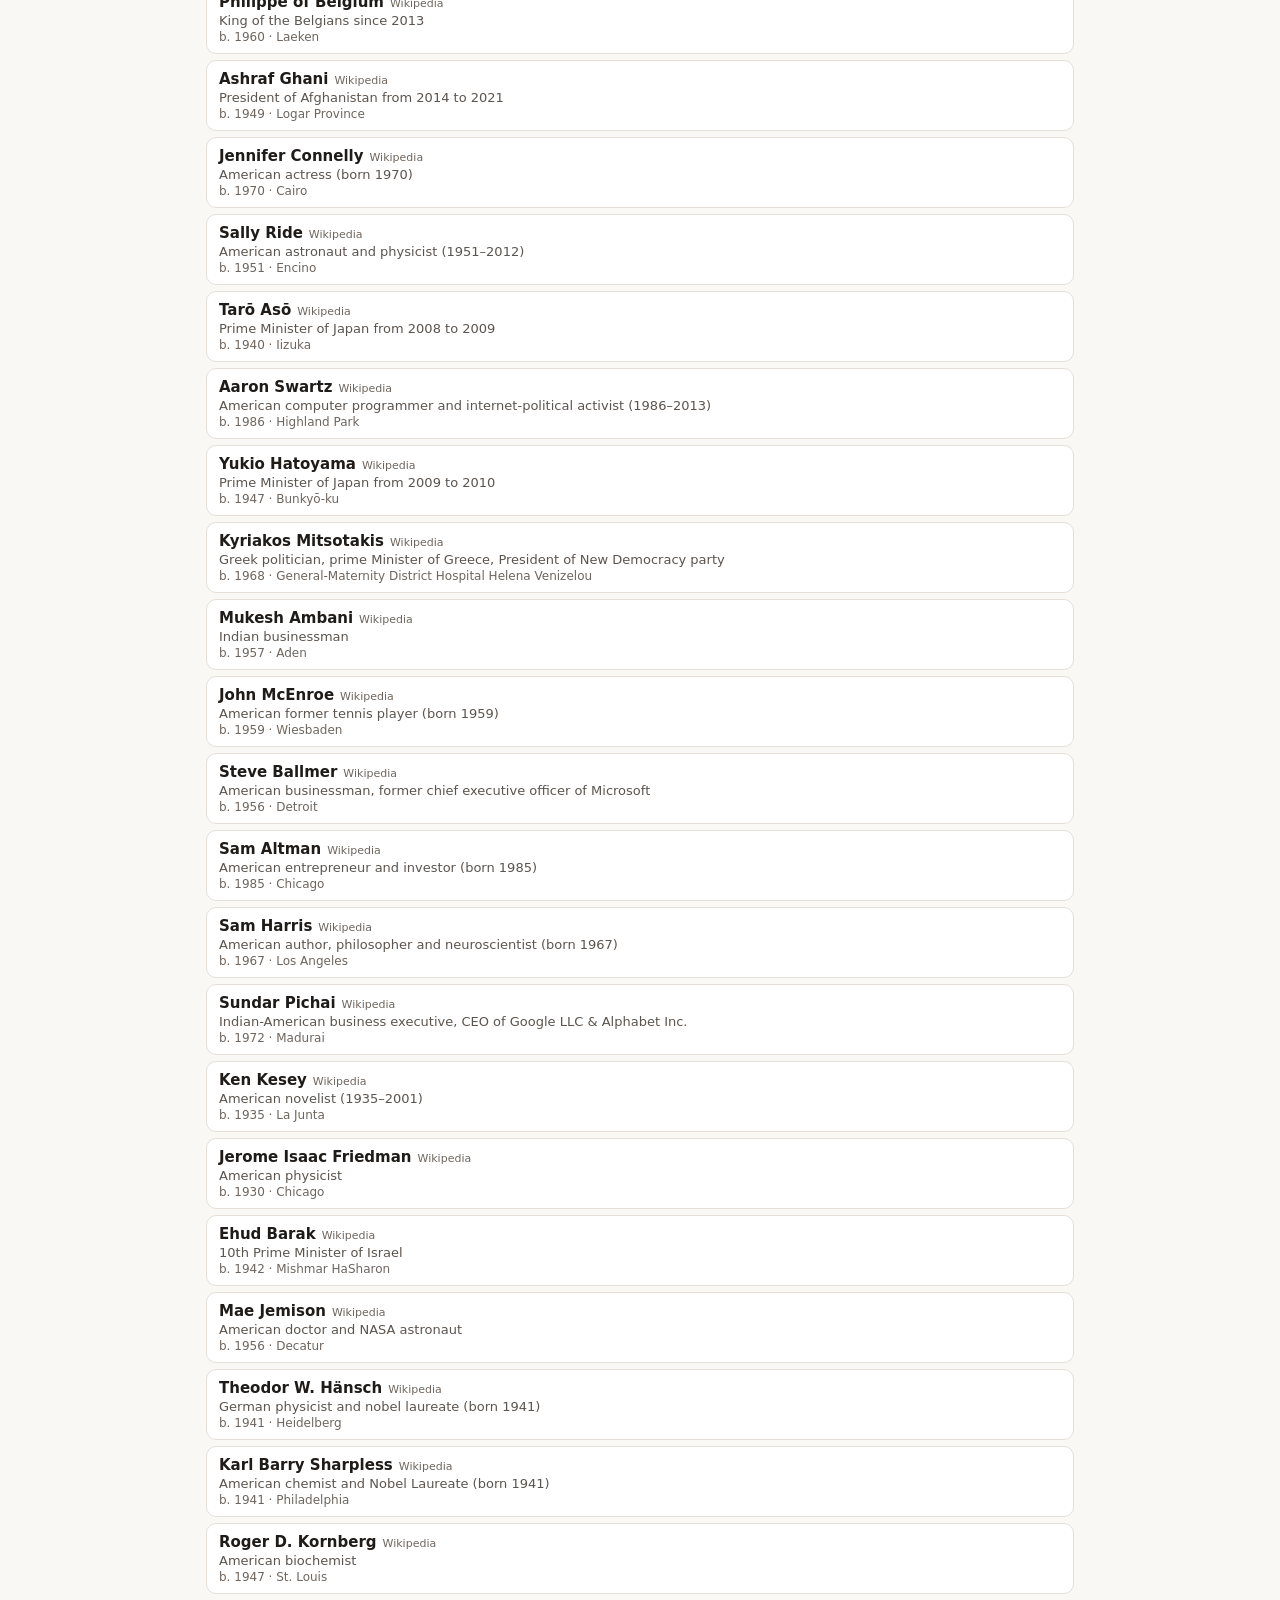
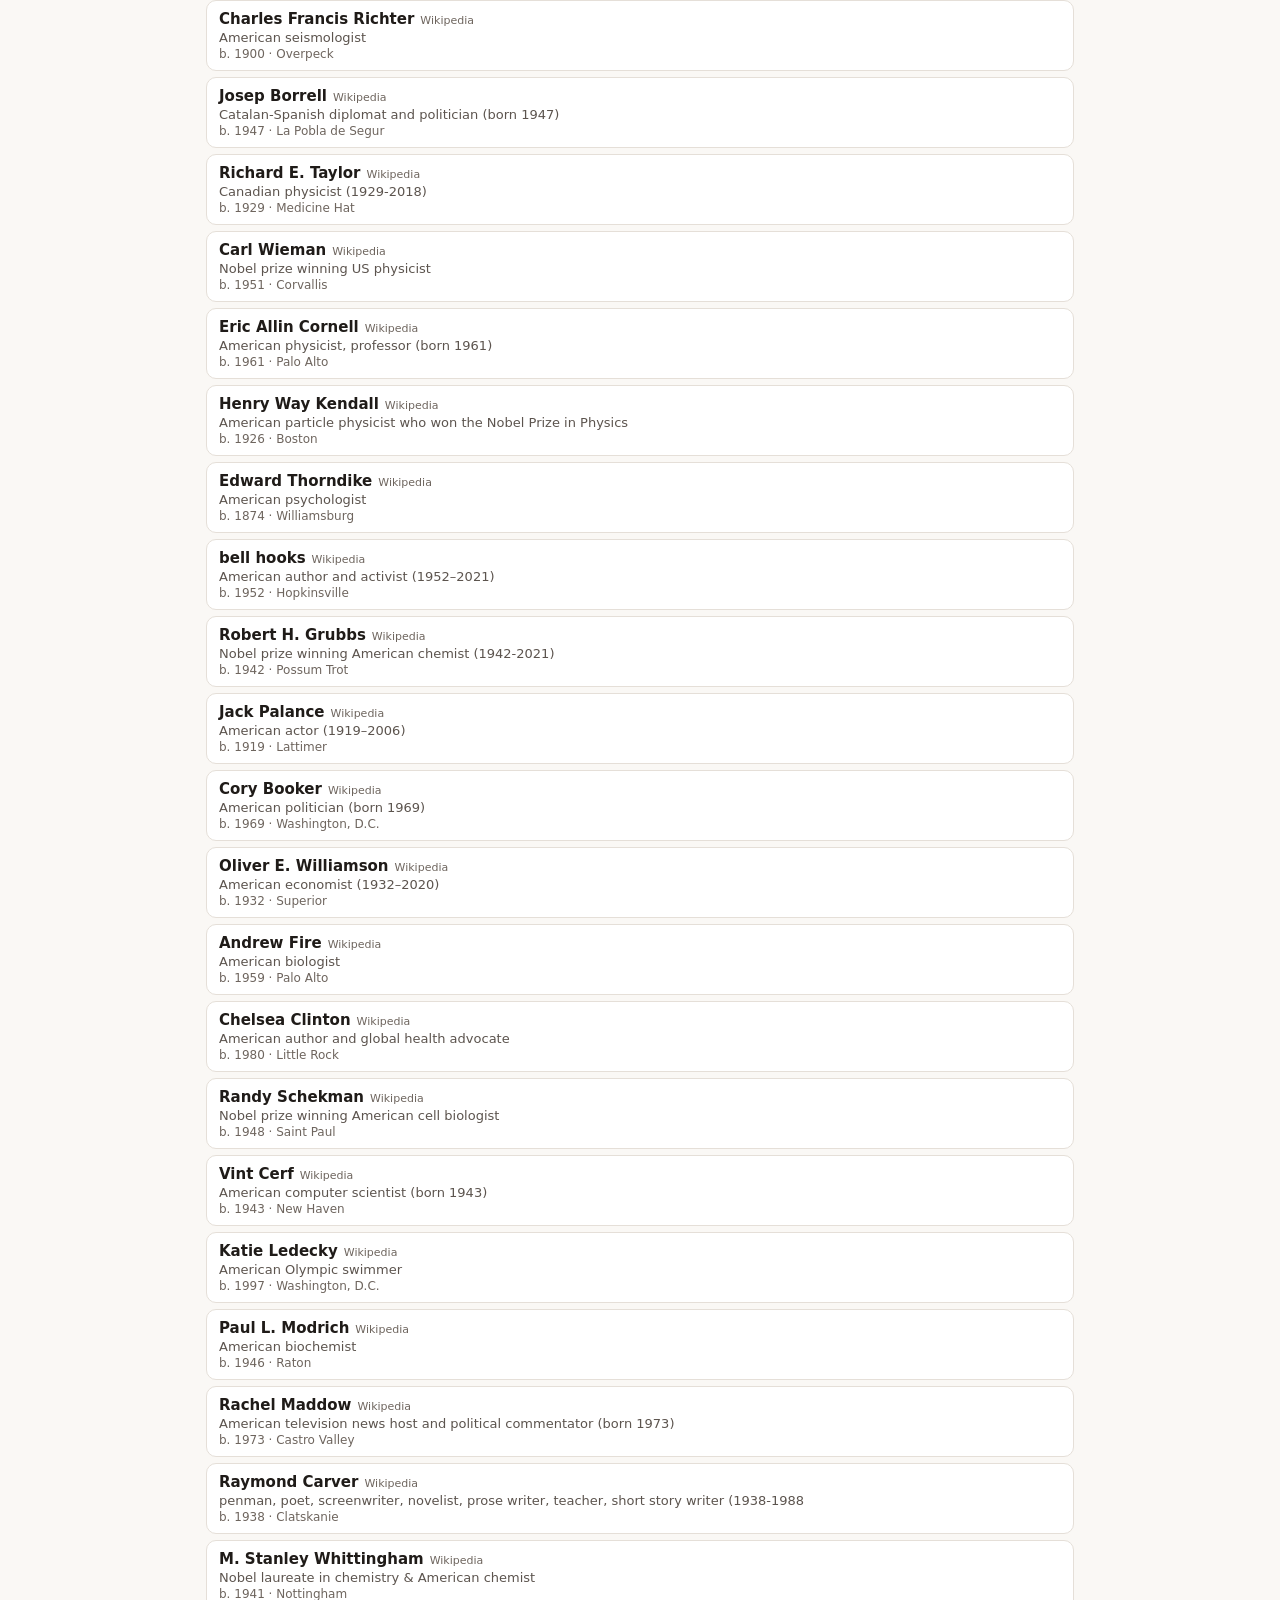
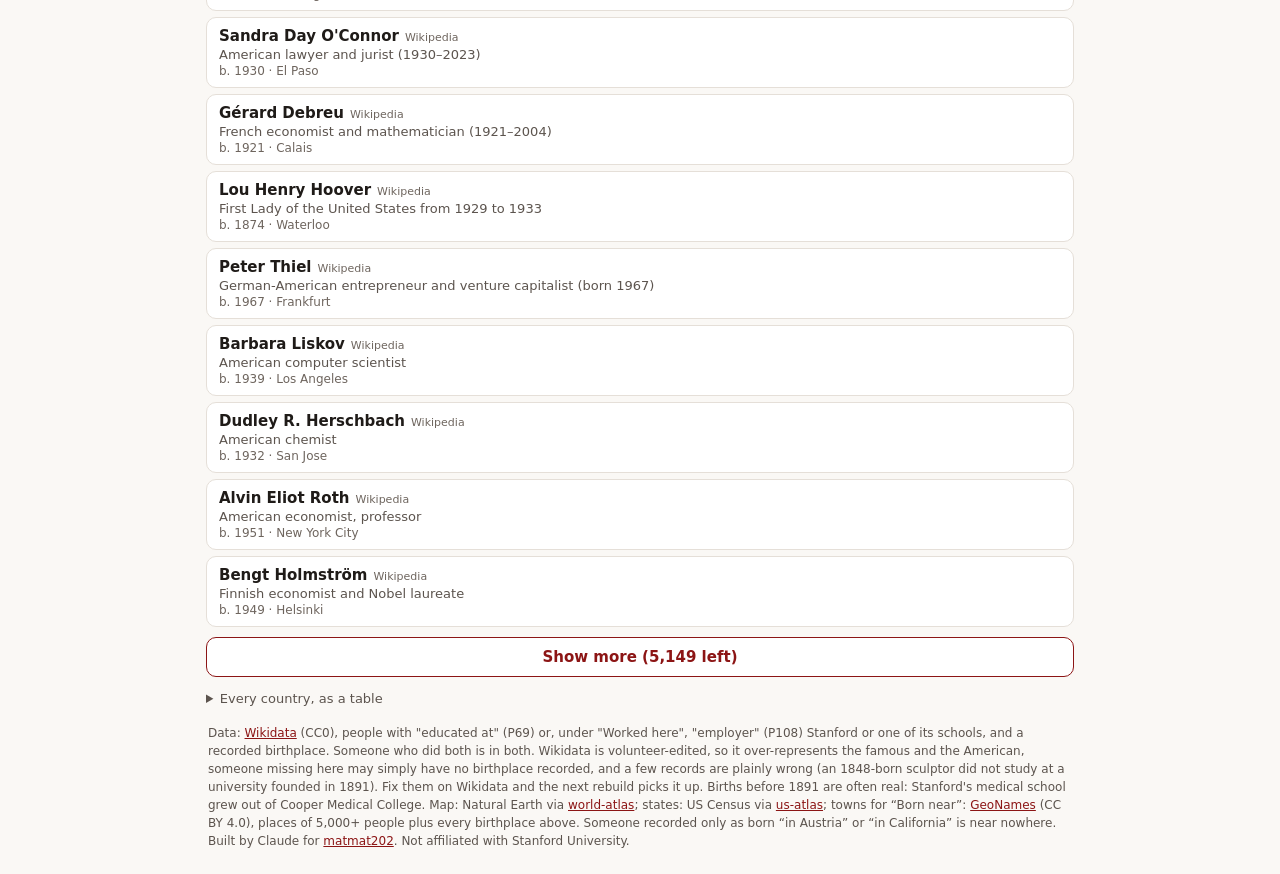
==== commit cc5b717f: "Update Stanford Roots 2026-11-13 🤖 Generated with [Claude Code](https://claude.com/claude-code)" ====
--- a/index.html
+++ b/index.html
@@ -51,6 +51,8 @@
 .tipbox{font-size:13px;color:var(--ink-2);margin:4px 4px 0;min-height:1.3em}
 .controls{display:grid;grid-template-columns:1.2fr 1fr auto;gap:8px;margin:14px 0 8px}
 @media (max-width:620px){.controls{grid-template-columns:1fr auto}.controls .q{grid-column:1 / -1;order:3}}
+/* One column on a phone: "Bosnia and Herzegovina (1)" needs ~194px and the country select had 97px at 320 beside Sort. */
+@media (max-width:480px){.controls{grid-template-columns:1fr}}
 select,input{font:inherit;padding:9px 10px;border:1px solid var(--line);border-radius:10px;background:var(--card);color:var(--ink);min-width:0;width:100%}
 label.v{position:absolute;left:-9999px}
 .head{display:flex;align-items:baseline;justify-content:space-between;gap:10px;margin:6px 2px 6px}
@@ -147,7 +149,7 @@
     <div><label class="v" for="country">Country</label><select id="country"></select></div>
     <div class="q"><label class="v" for="q">Search</label><input id="q" type="search" autocomplete="off" placeholder="Search: physicist, Lagos, Nobel…"></div>
     <div><label class="v" for="sort">Sort</label><select id="sort">
-      <option value="old">Oldest first</option><option value="new">Newest first</option><option value="az">A–Z</option>
+      <option value="known">Best known first</option><option value="old">Oldest first</option><option value="new">Newest first</option><option value="az">A–Z</option>
     </select></div>
   </div>
 
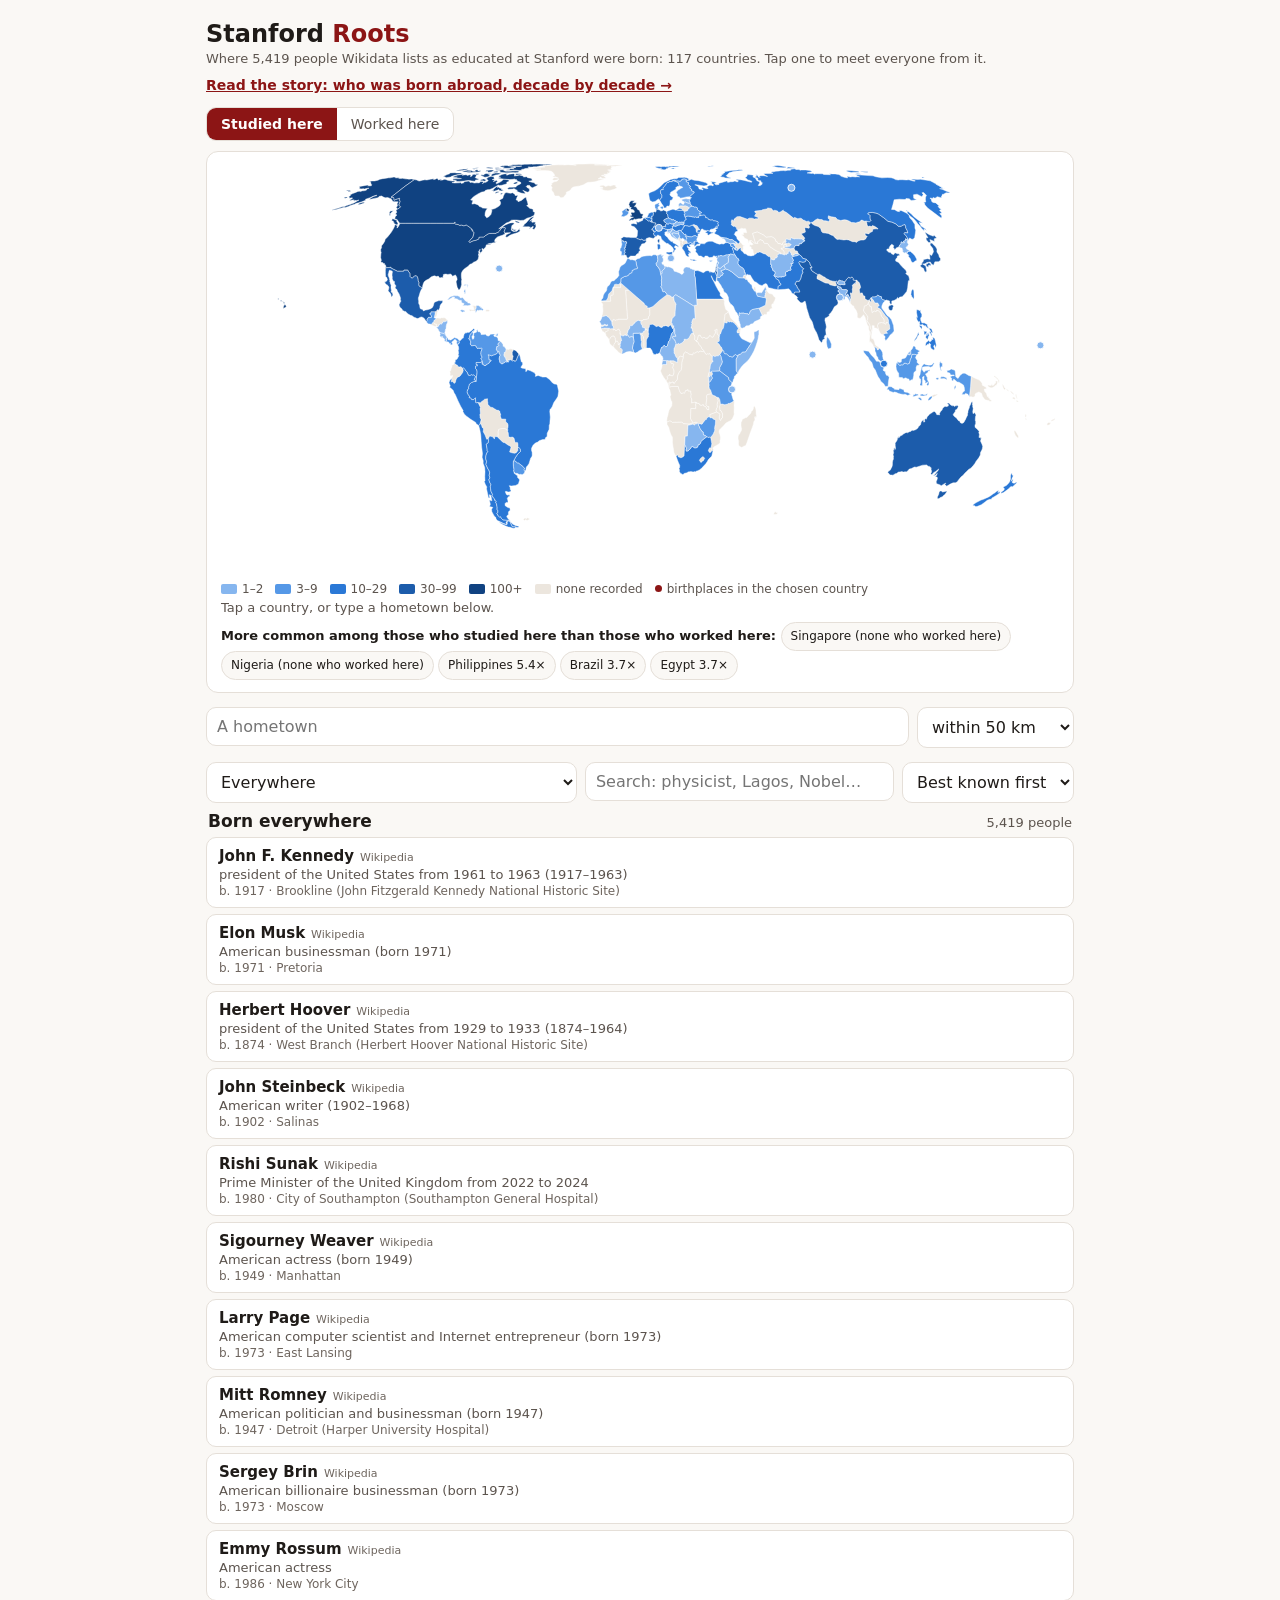
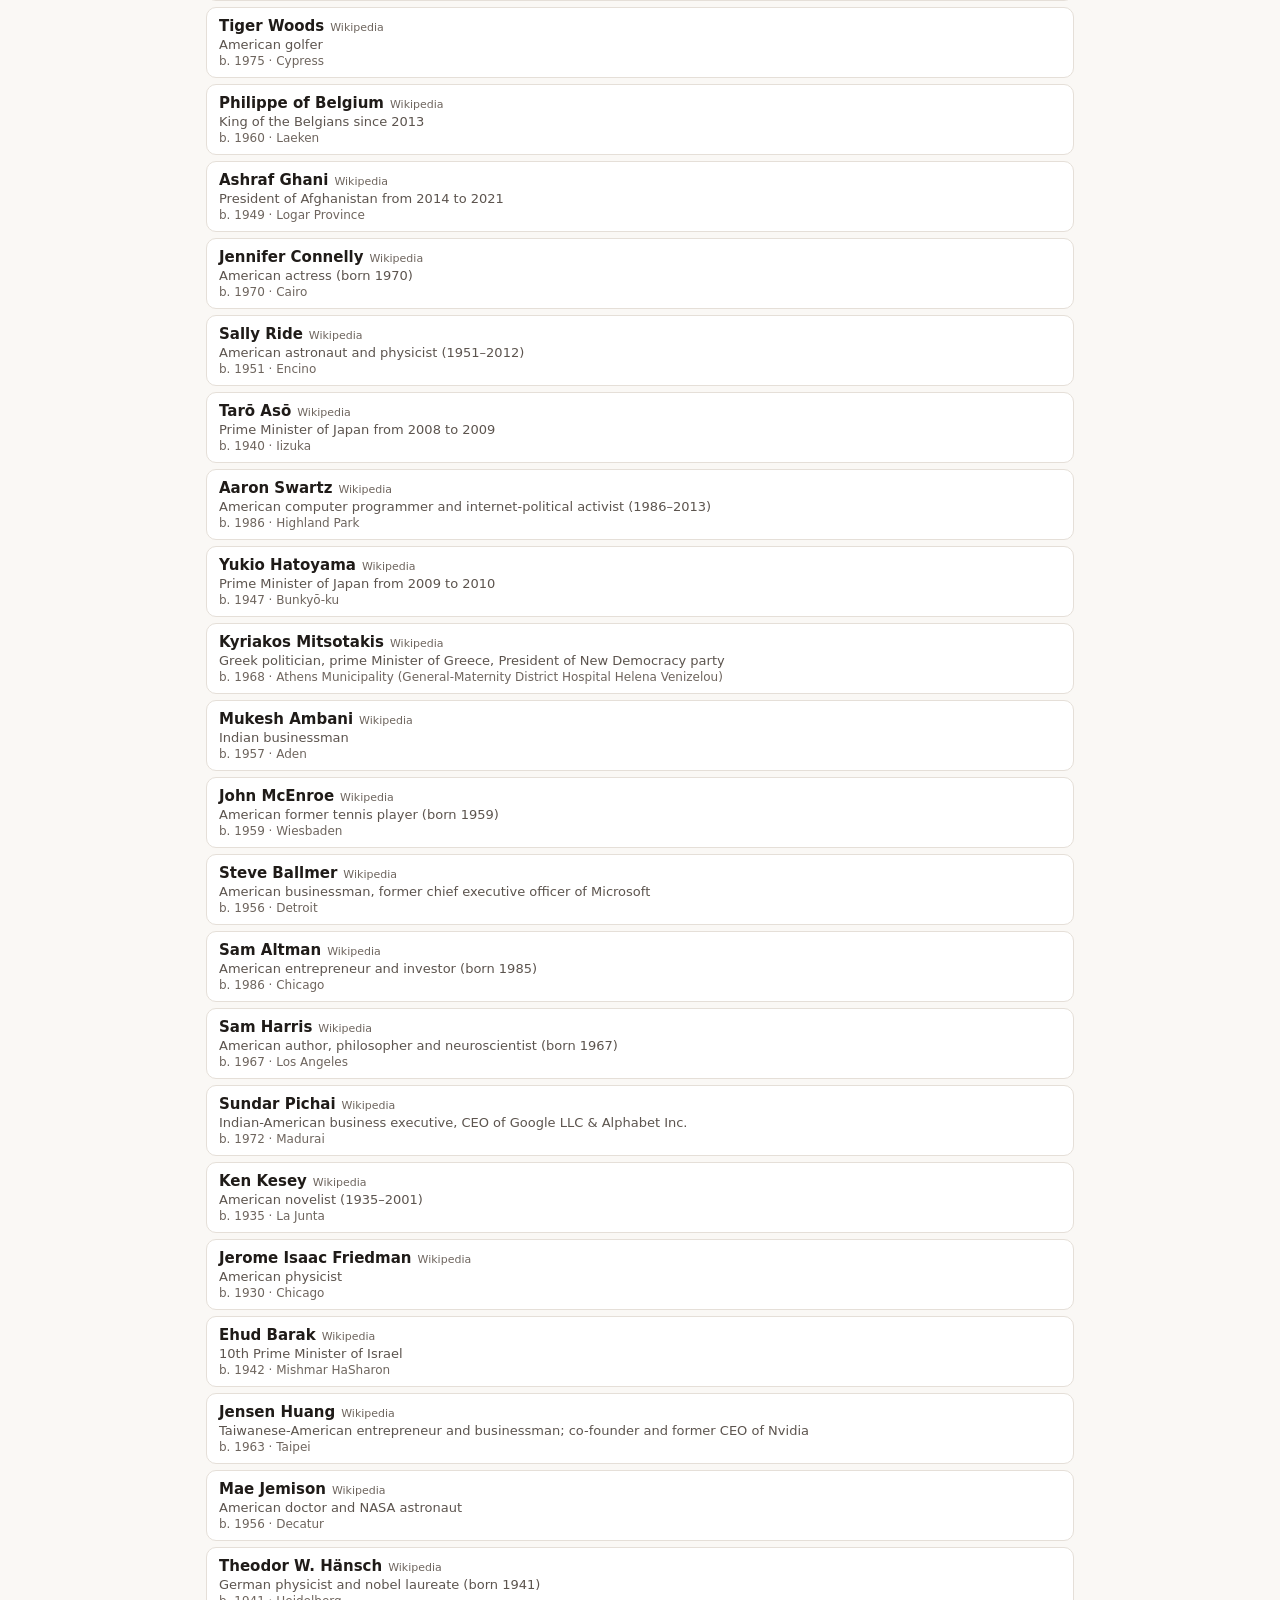
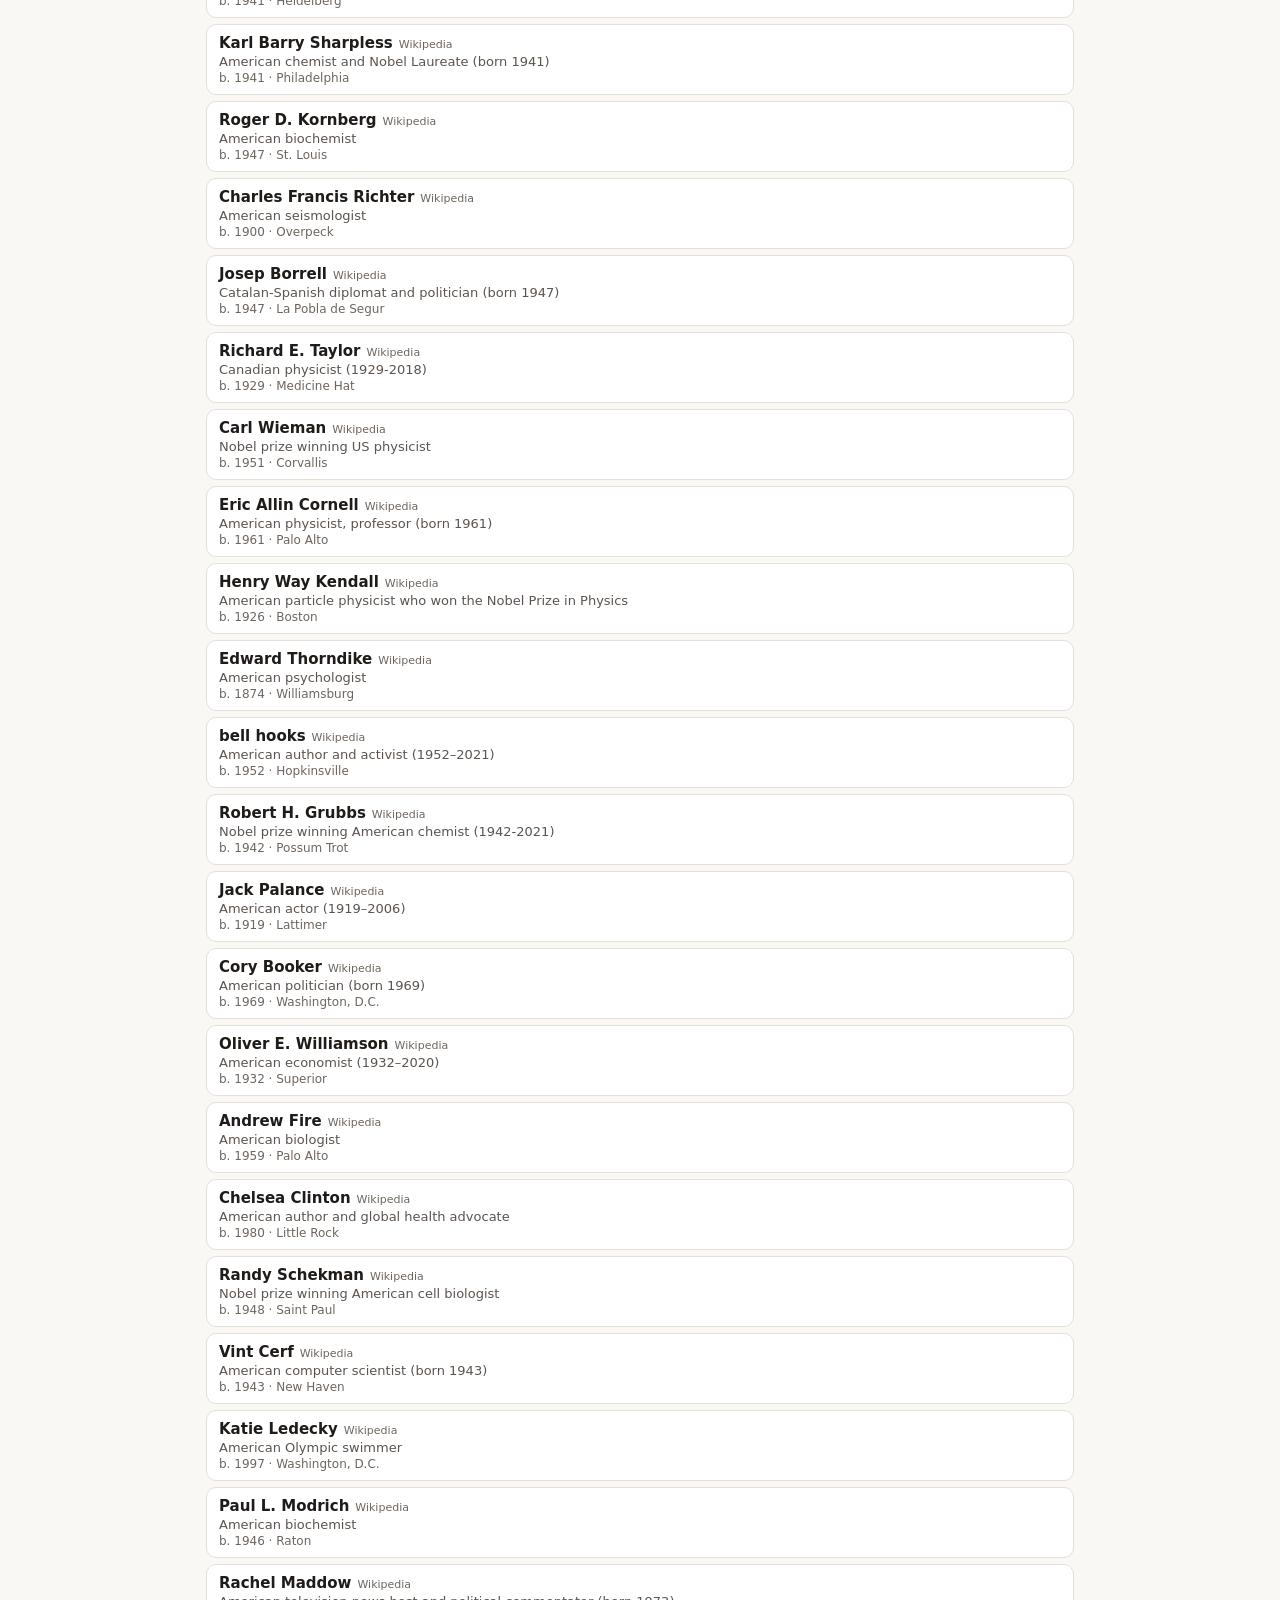
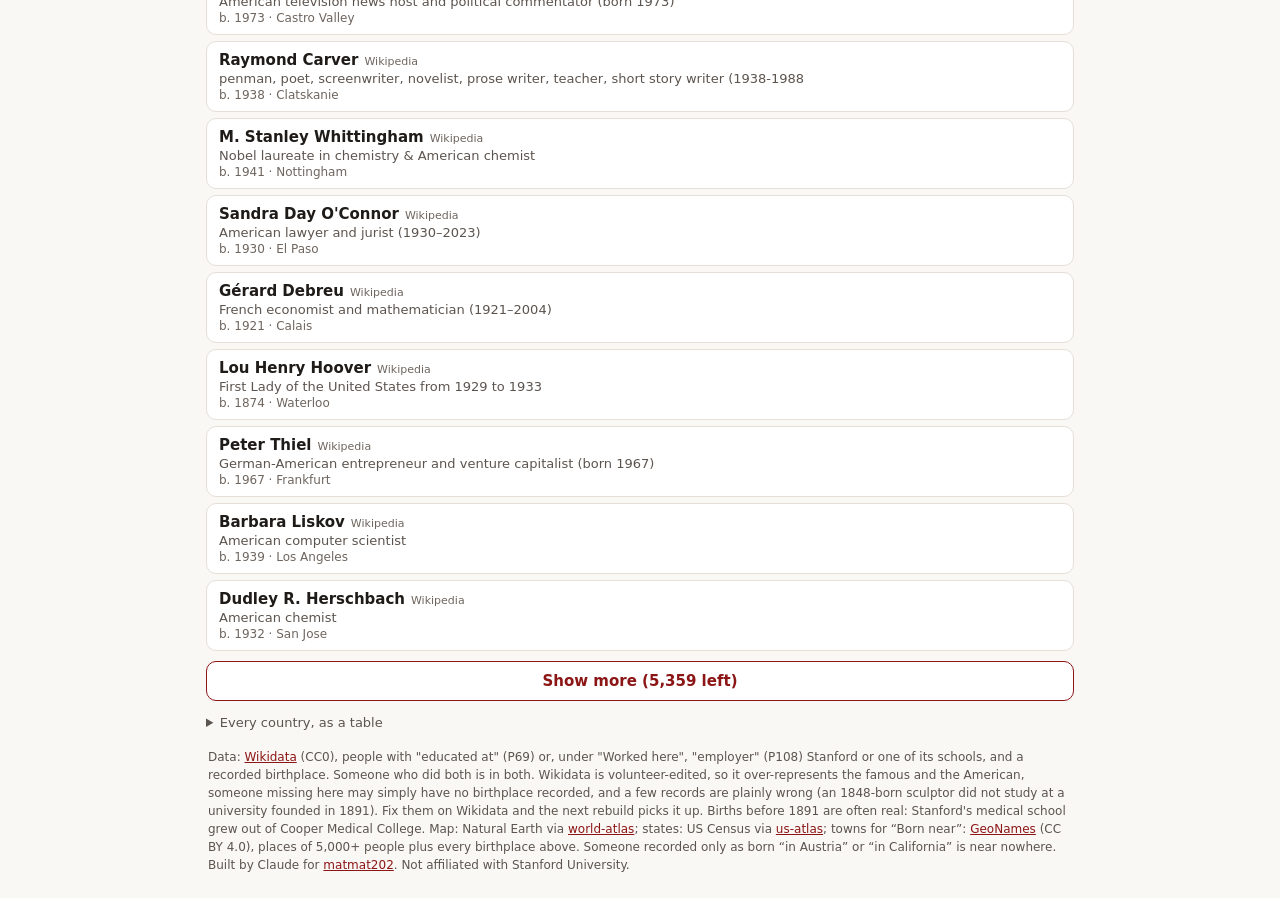
==== commit e3ad1bc7: "Update Stanford Roots 2026-11-16 🤖 Generated with [Claude Code](https://claude.com/claude-code)" ====
--- a/index.html
+++ b/index.html
@@ -32,6 +32,7 @@
 main{max-width:900px;margin:0 auto;padding:16px}
 h1{font-size:24px;margin:4px 0 2px}h1 .red{color:var(--accent)}
 .sub{color:var(--ink-2);font-size:13px;margin:0 0 14px;line-height:1.45}
+.story{font-size:14px;margin:-6px 0 14px}.story a{color:var(--accent);font-weight:600}
 a{color:var(--accent)}
 :focus-visible{outline:3px solid var(--accent);outline-offset:2px}
 .card{background:var(--card);border:1px solid var(--line);border-radius:12px;padding:10px}
@@ -107,6 +108,7 @@
 <main>
   <h1>Stanford <span class="red">Roots</span></h1>
   <p class="sub" id="sub">Where the people Wikidata lists as educated at Stanford were born. Tap a country to meet everyone from it.</p>
+  <p class="story"><a href="story/">Read the story: who was born abroad, decade by decade &rarr;</a></p>
 
   <div class="views" id="views" role="group" aria-label="Whose birthplaces">
     <button type="button" data-v="studied" aria-pressed="true">Studied here</button>
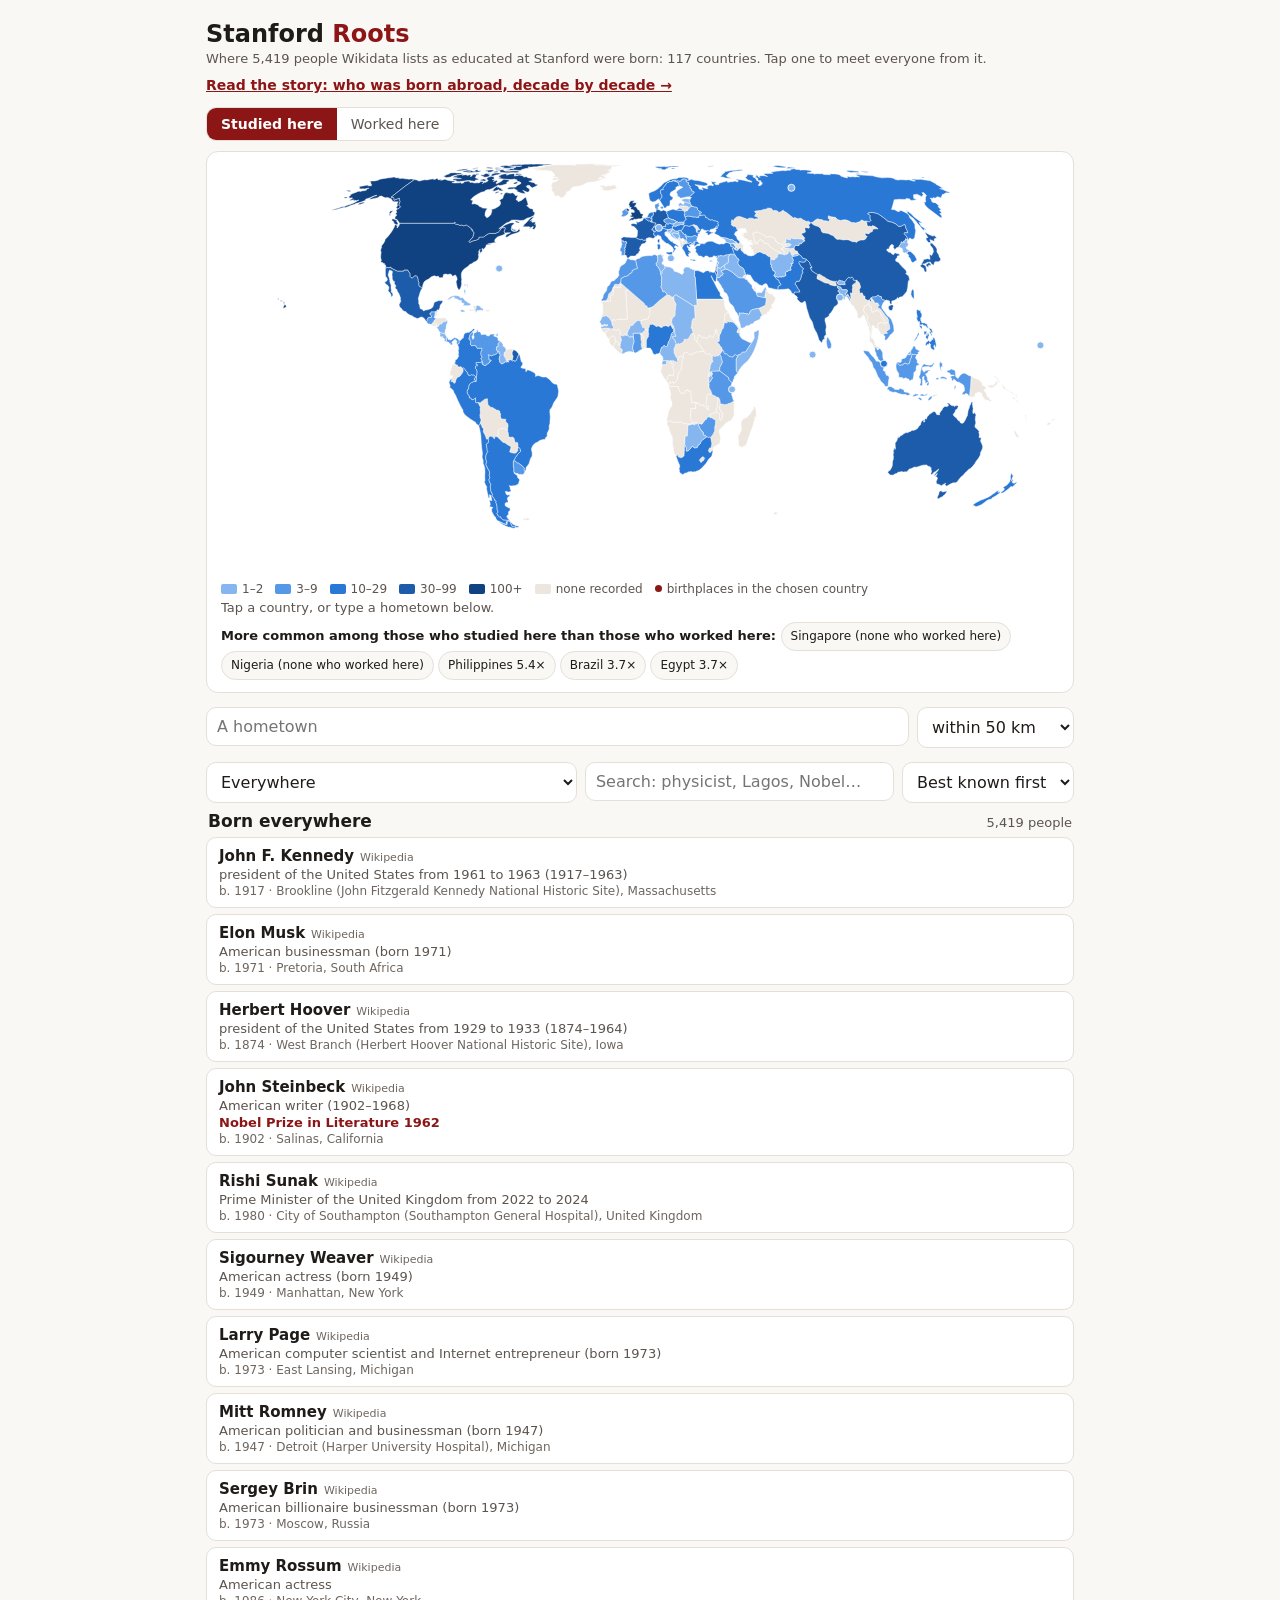
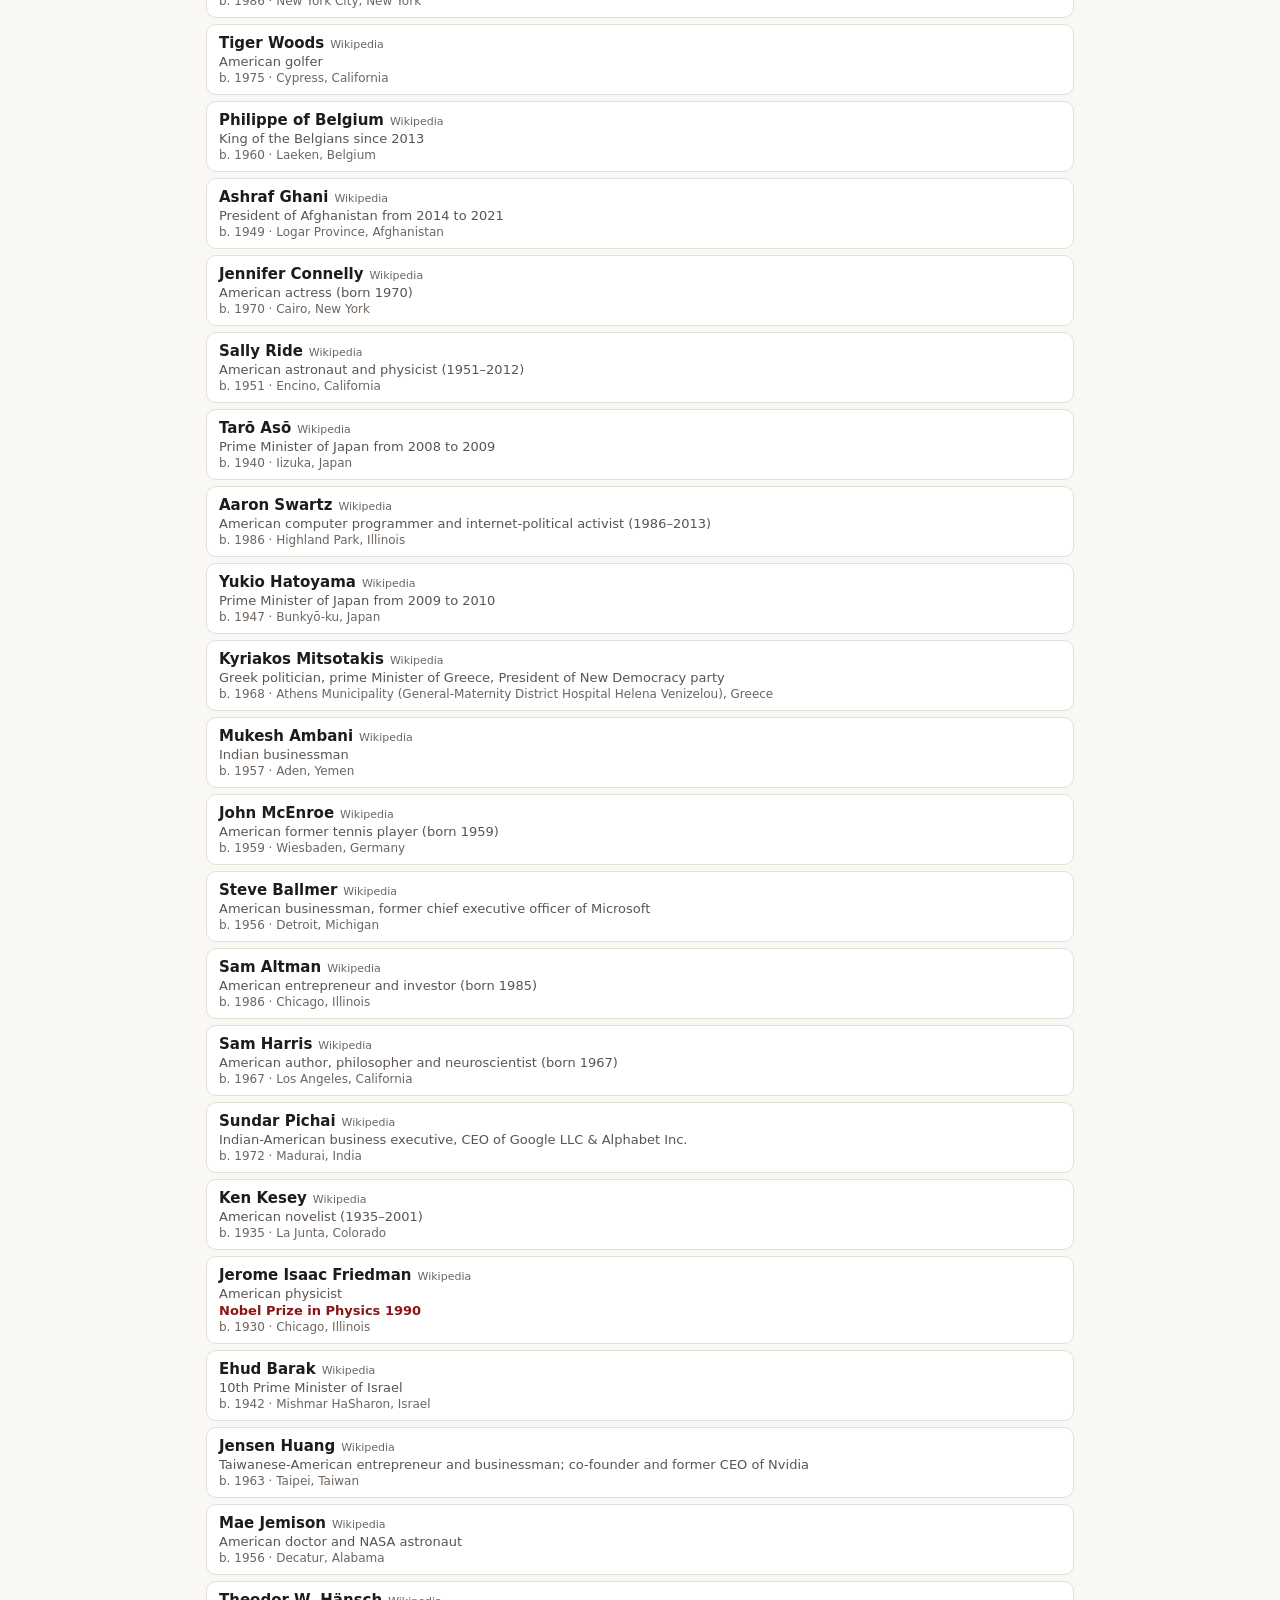
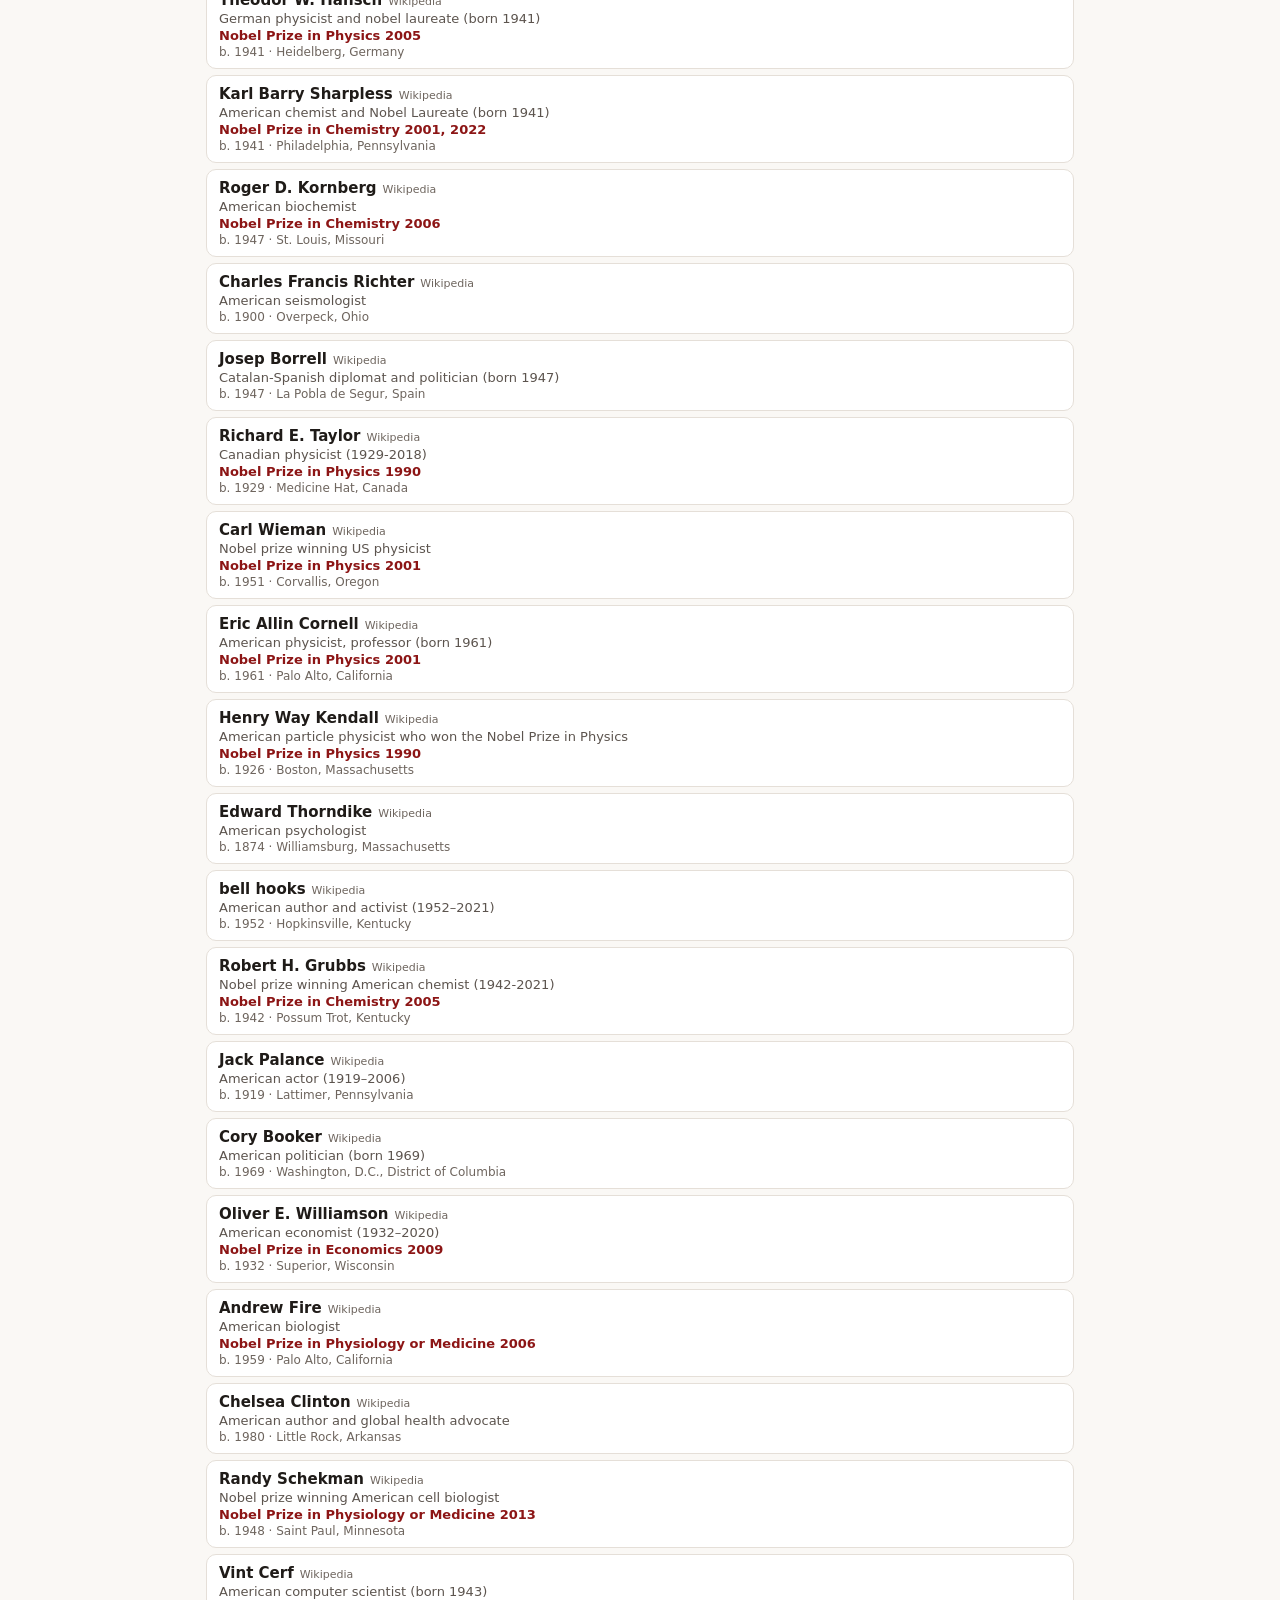
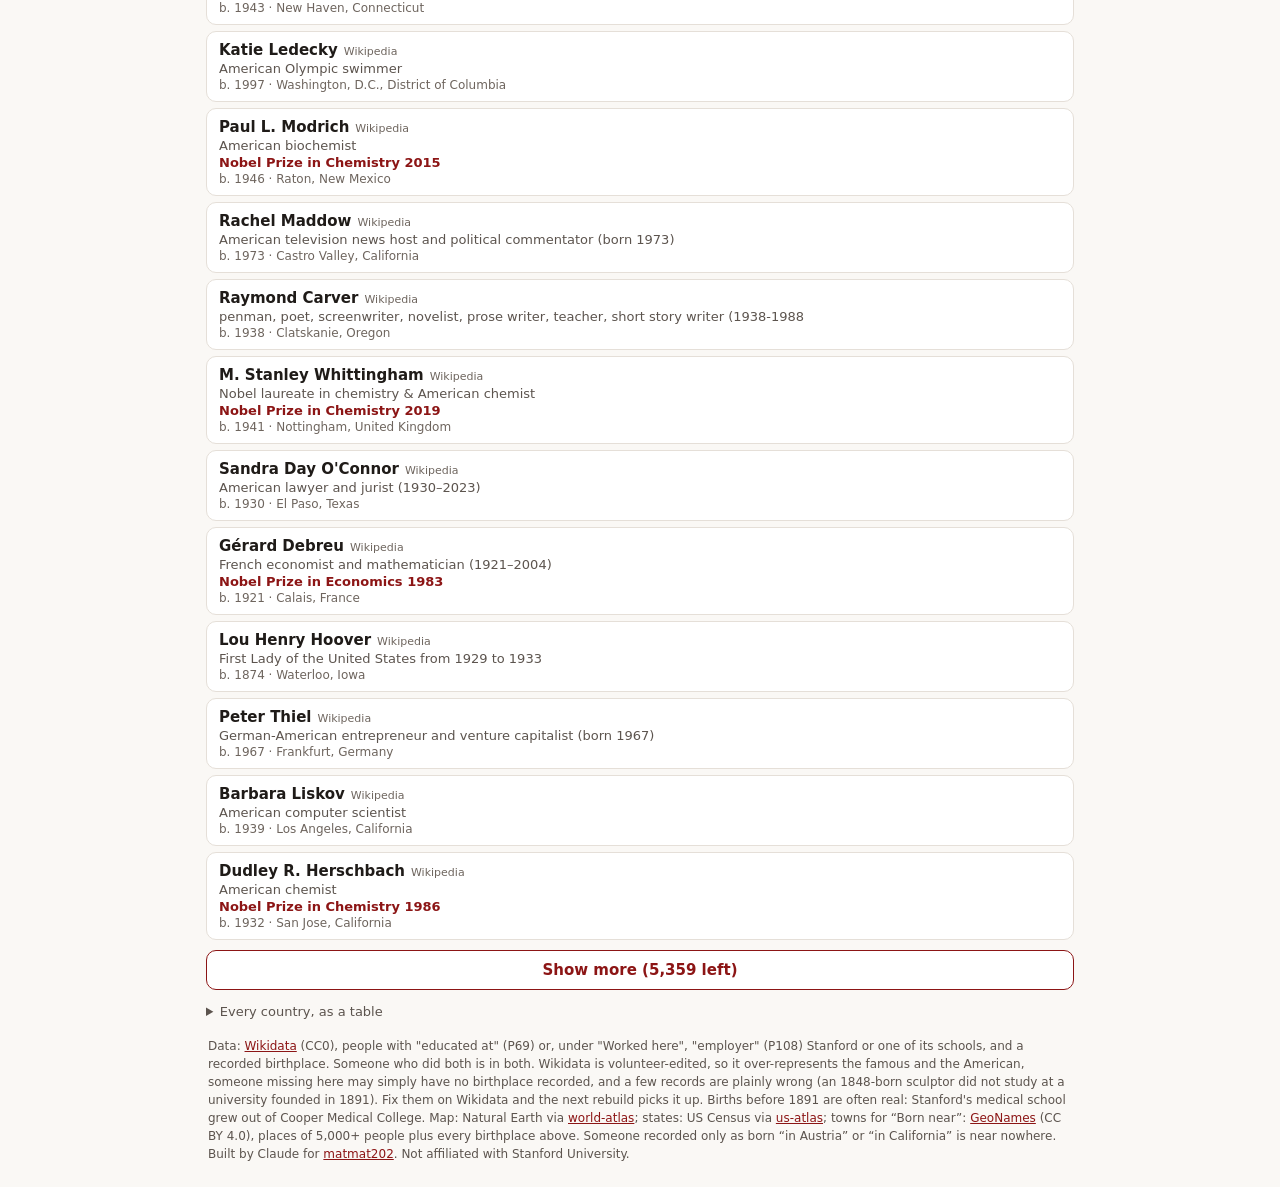
==== commit 3854d349: "Update Stanford Roots 2026-11-23 🤖 Generated with [Claude Code](https://claude.com/claude-code)" ====
--- a/index.html
+++ b/index.html
@@ -65,6 +65,7 @@
 ol.people .nm:hover{color:var(--accent);text-decoration:underline}
 ol.people .src{font-size:11px;color:var(--ink-3);margin-left:6px}
 ol.people .d{font-size:13px;color:var(--ink-2);margin-top:2px}
+ol.people .nb{font-size:13px;color:var(--accent);font-weight:600;margin-top:2px}
 ol.people .l{font-size:12px;color:var(--ink-3);margin-top:2px}
 .more{font:inherit;font-weight:600;margin:10px 0 0;padding:10px 16px;border:1px solid var(--accent);border-radius:10px;background:var(--card);color:var(--accent);cursor:pointer;width:100%}
 .empty{color:var(--ink-2);font-size:14px;padding:14px 4px}
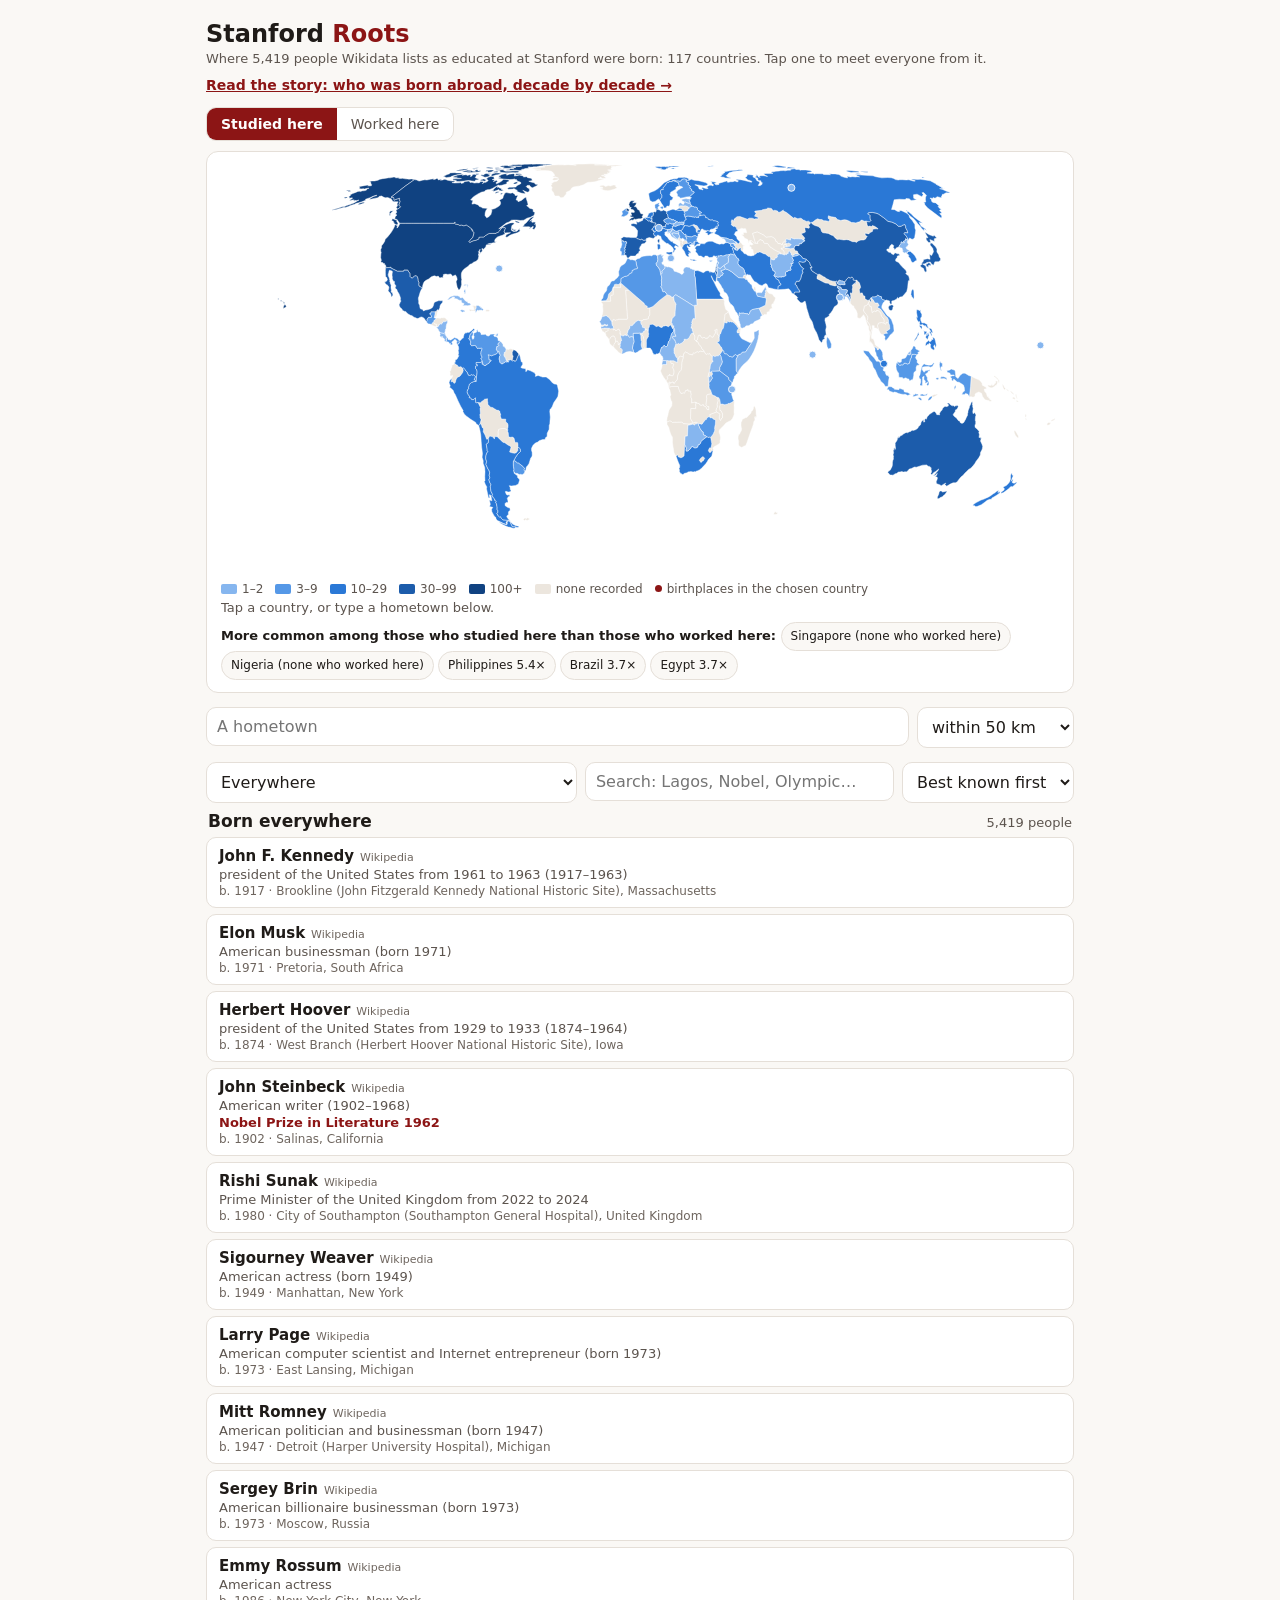
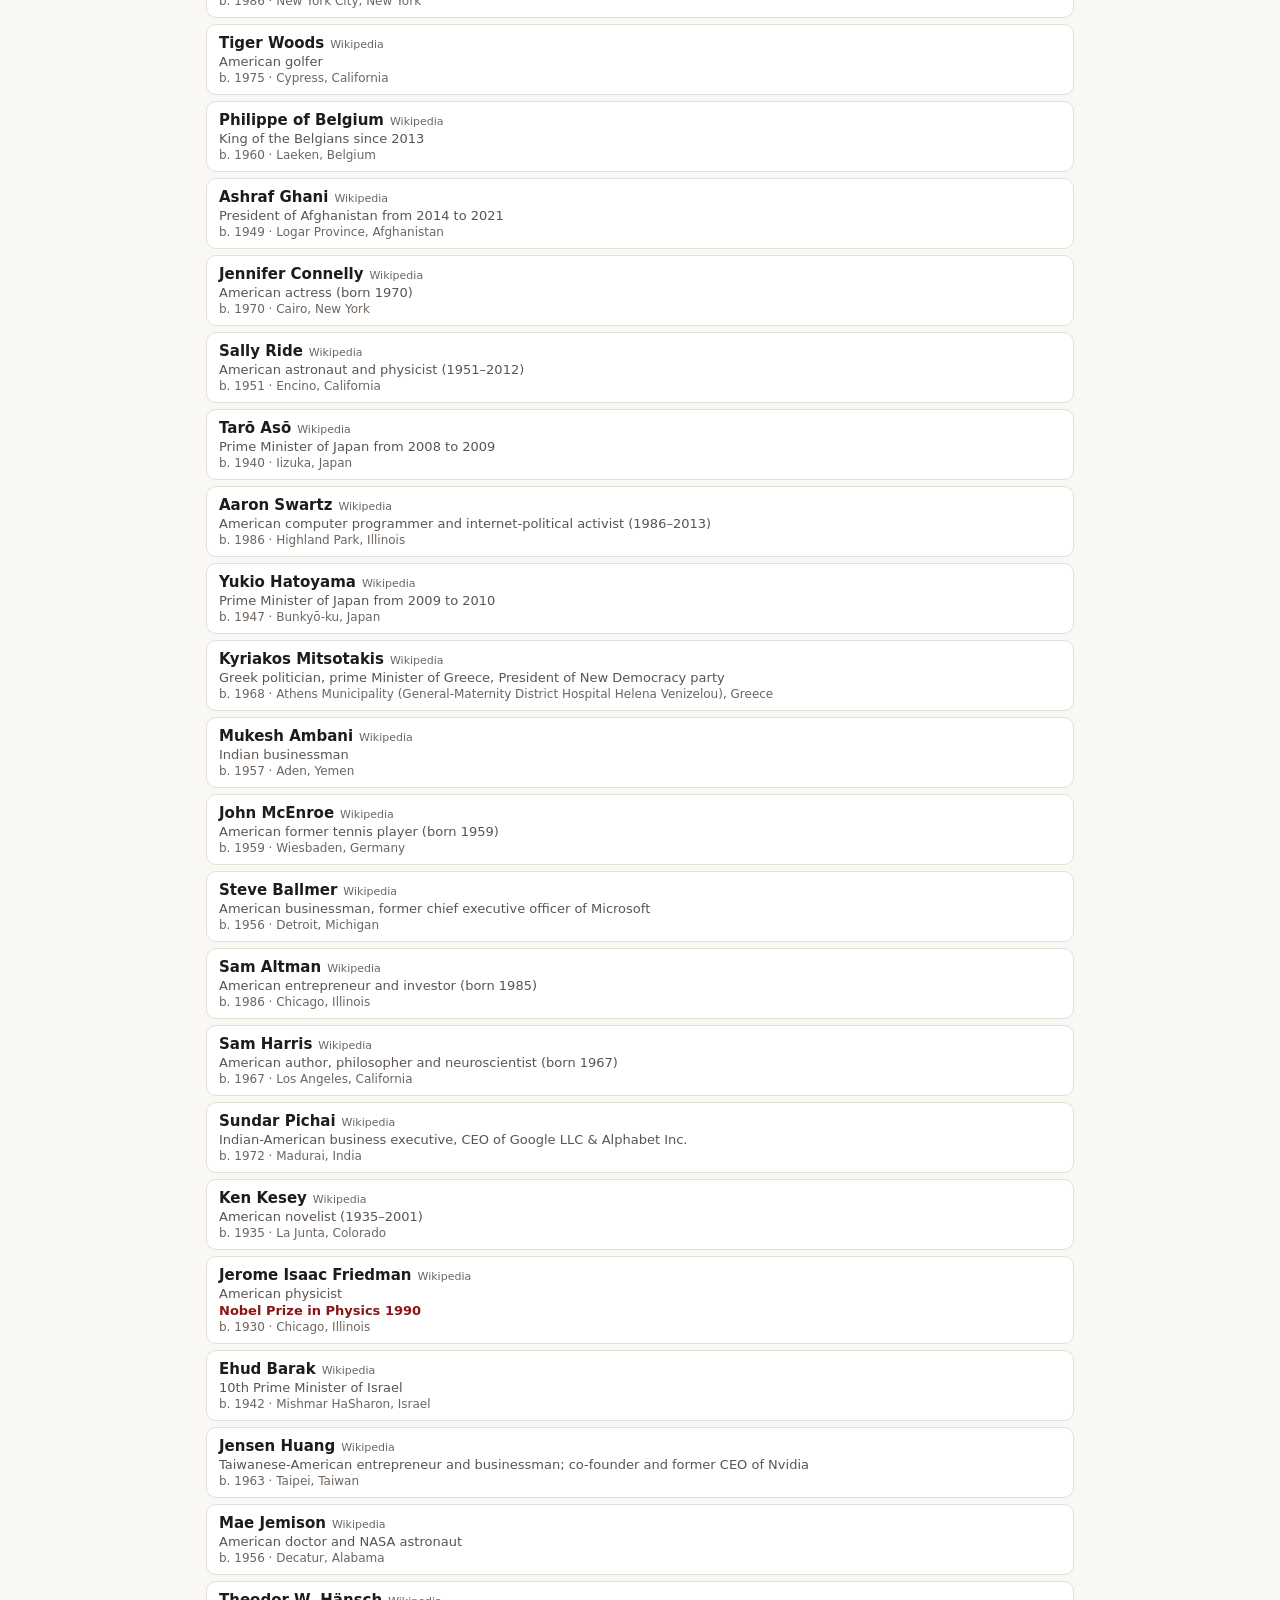
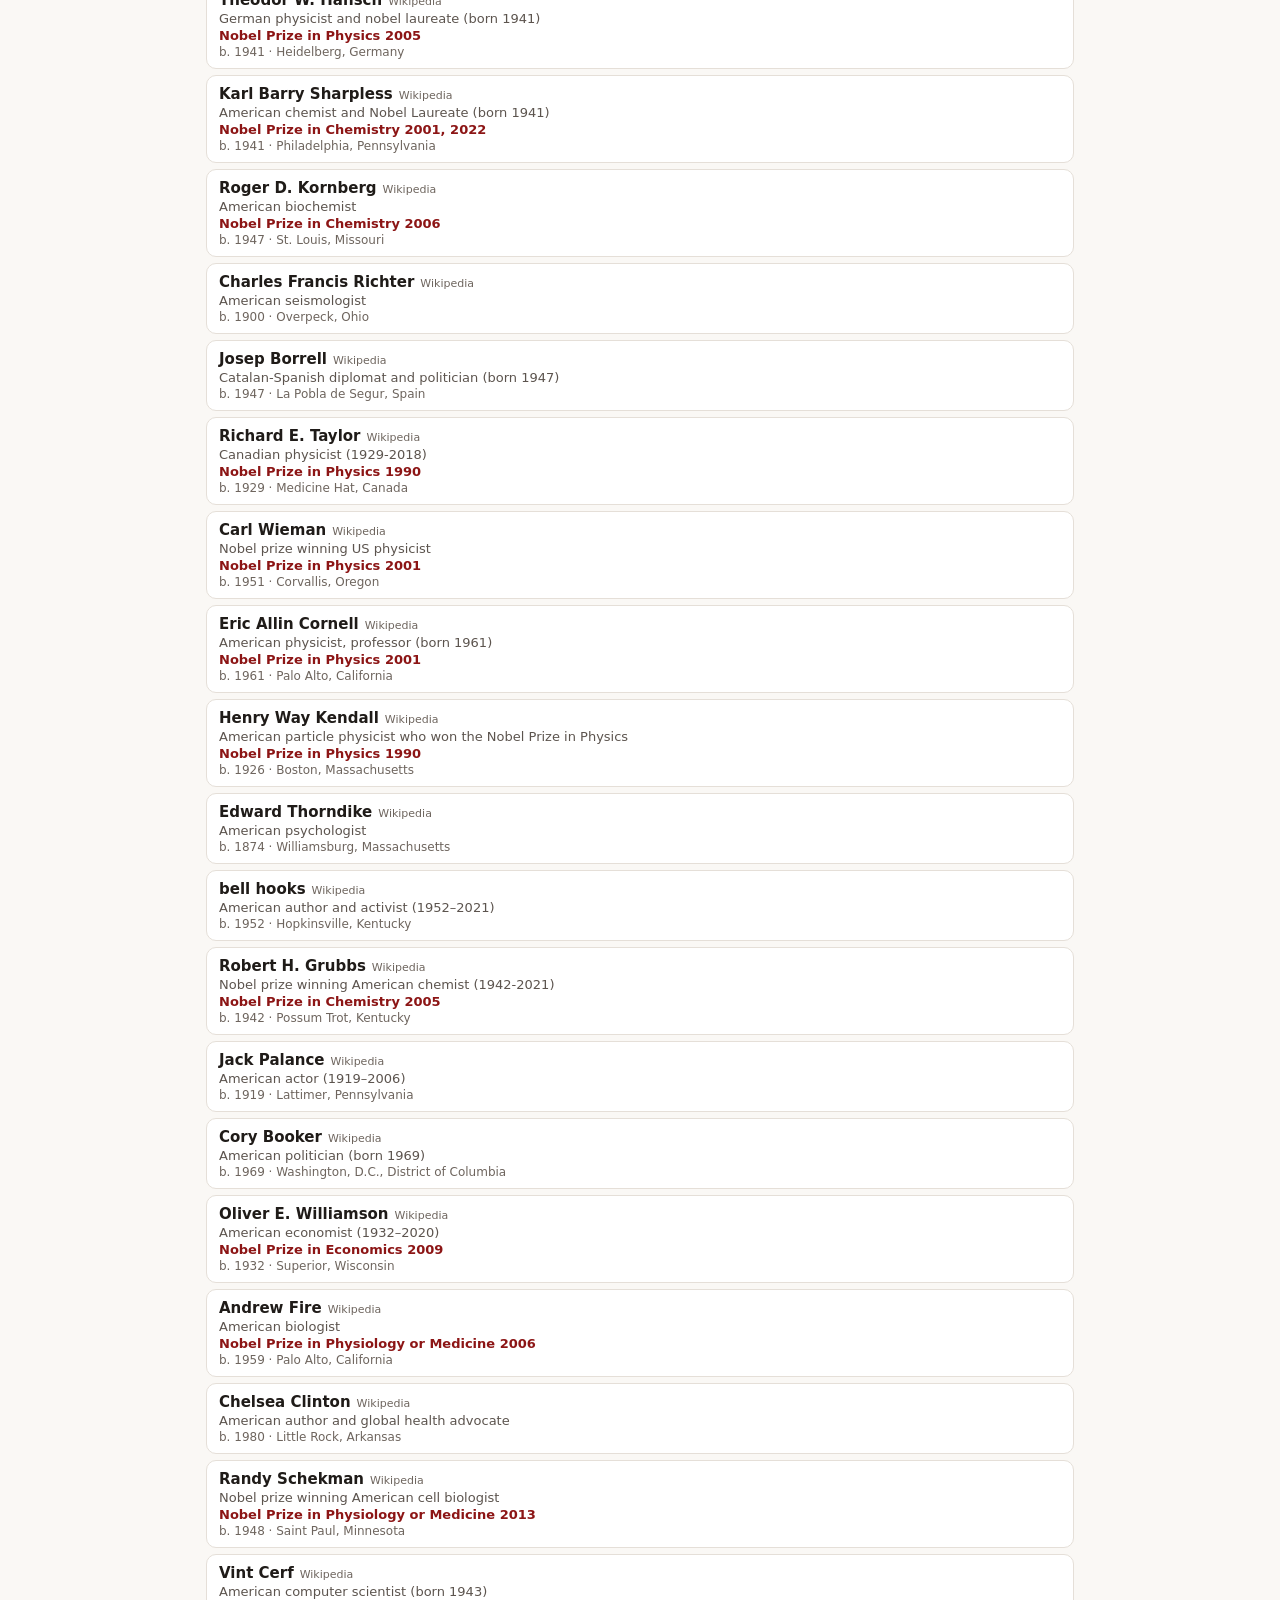
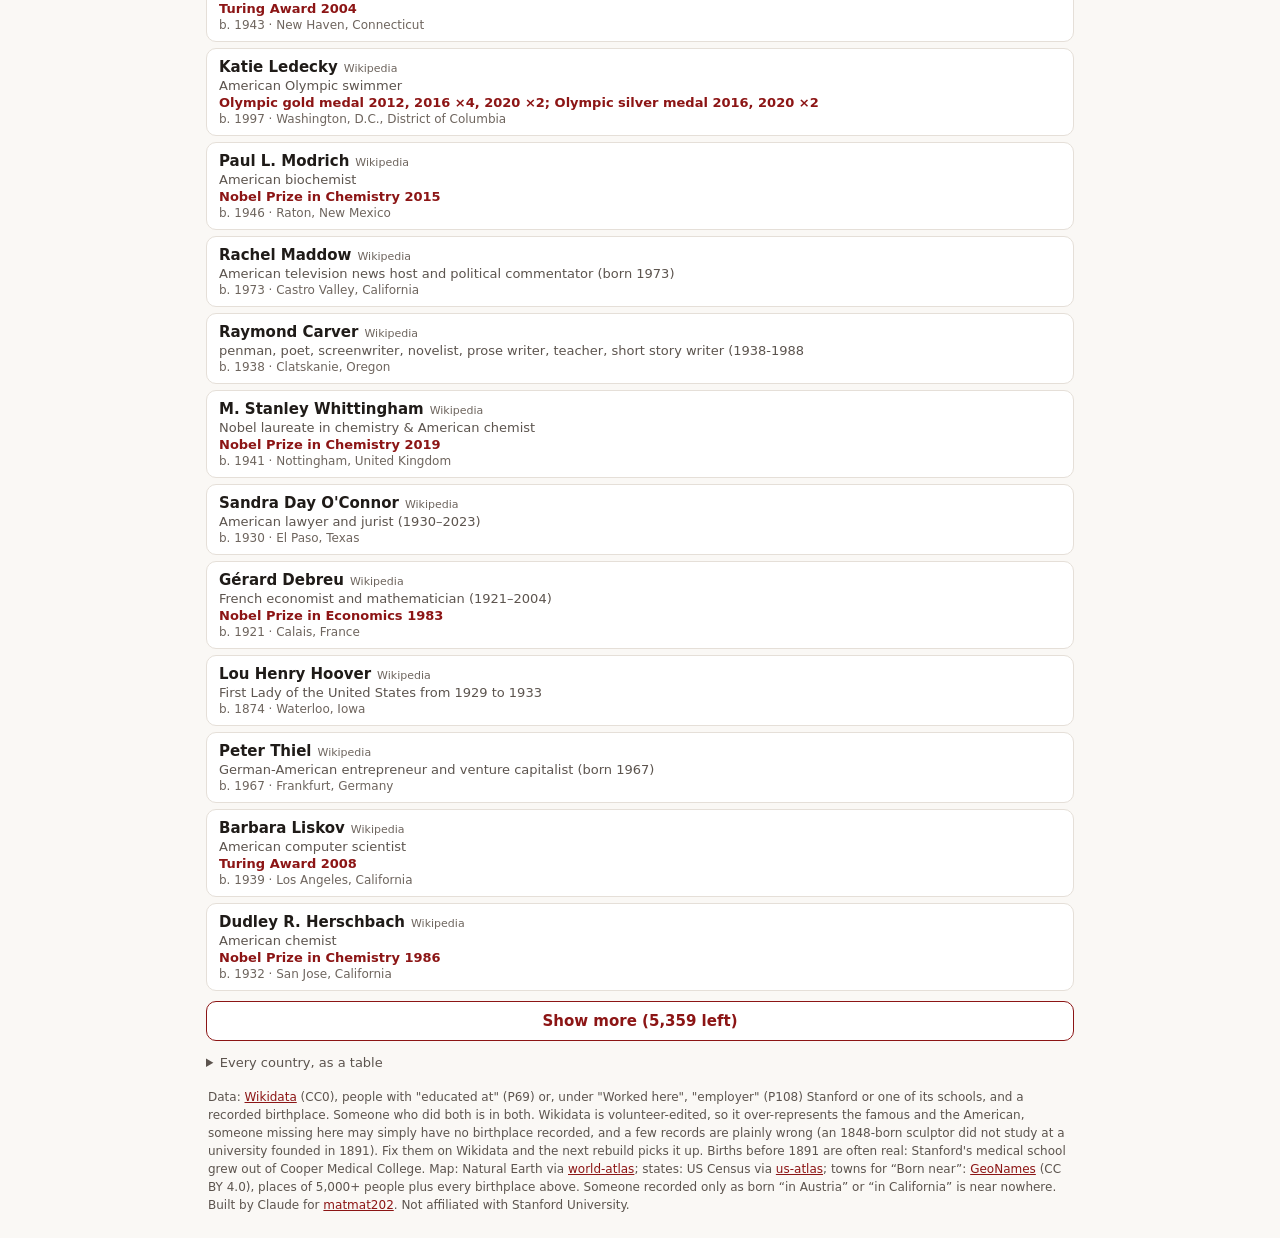
==== commit 945fdb6e: "Update Stanford Roots 2026-11-24 🤖 Generated with [Claude Code](https://claude.com/claude-code)" ====
--- a/index.html
+++ b/index.html
@@ -150,7 +150,7 @@
 
   <div class="controls">
     <div><label class="v" for="country">Country</label><select id="country"></select></div>
-    <div class="q"><label class="v" for="q">Search</label><input id="q" type="search" autocomplete="off" placeholder="Search: physicist, Lagos, Nobel…"></div>
+    <div class="q"><label class="v" for="q">Search</label><input id="q" type="search" autocomplete="off" placeholder="Search: Lagos, Nobel, Olympic…"></div>
     <div><label class="v" for="sort">Sort</label><select id="sort">
       <option value="known">Best known first</option><option value="old">Oldest first</option><option value="new">Newest first</option><option value="az">A–Z</option>
     </select></div>
